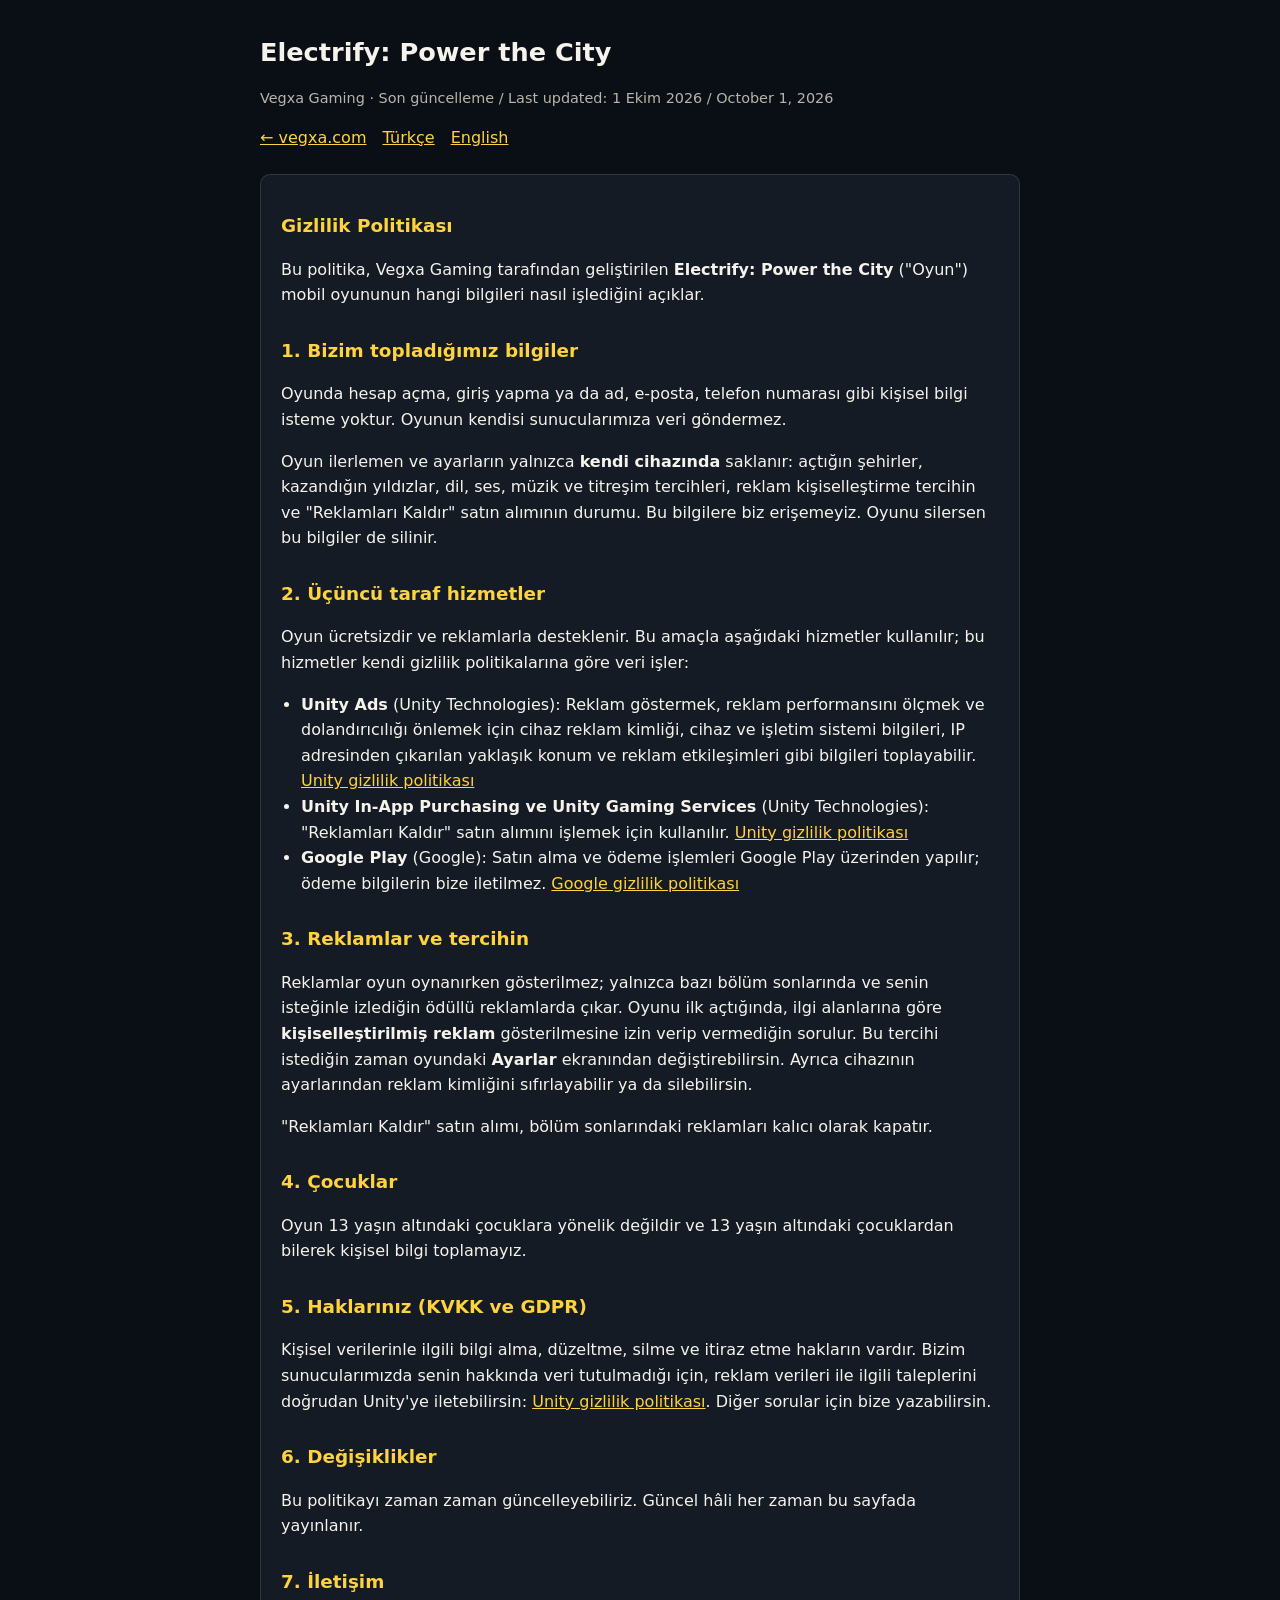
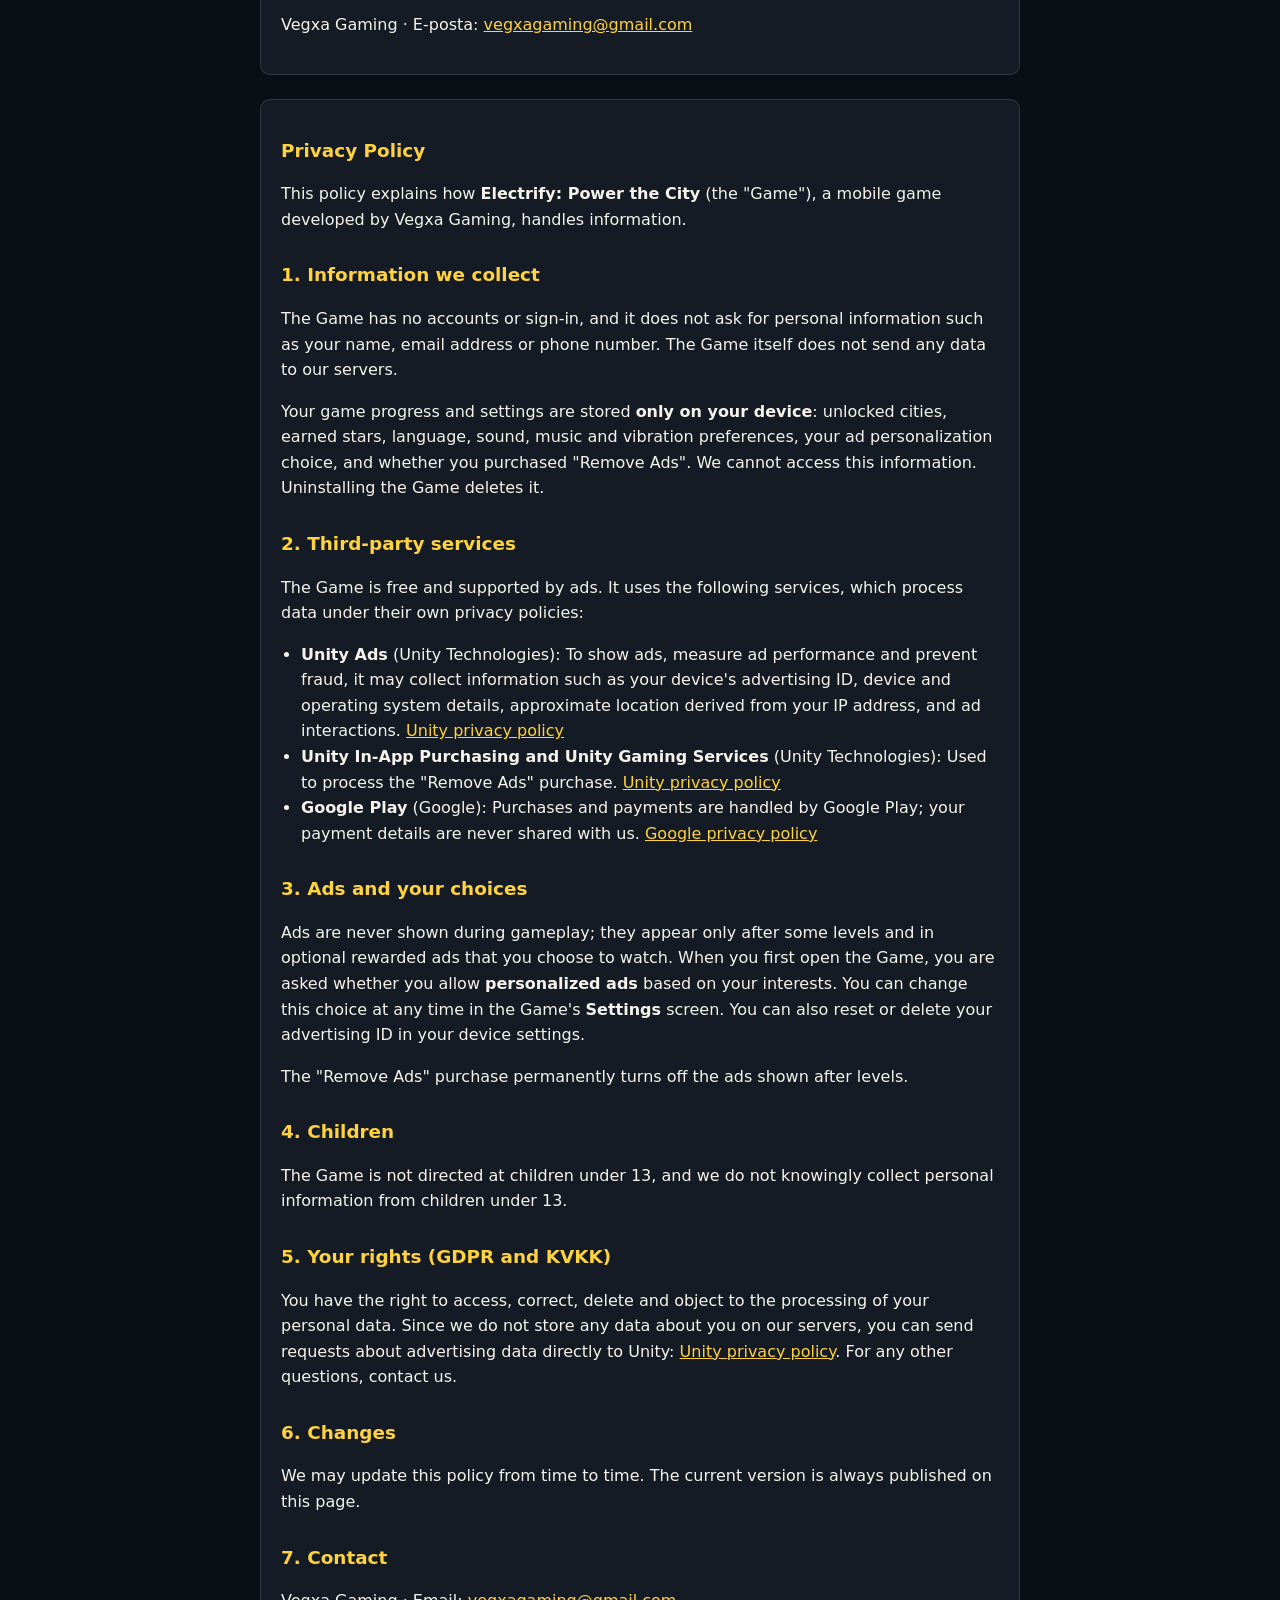
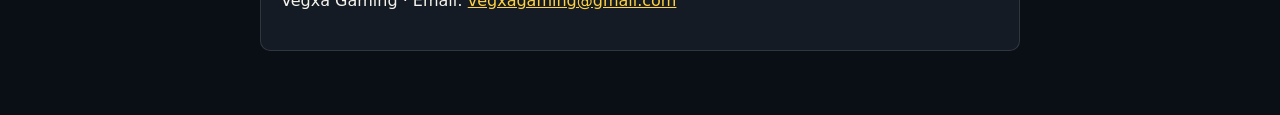
==== privacy/index.html @ 17460f46 "Vegxa Gaming sitesi: ana sayfa ve Electrify gizlilik politikası (vegxa.com)" ====
<!DOCTYPE html>
<html lang="tr">
<head>
<meta charset="utf-8">
<meta name="viewport" content="width=device-width, initial-scale=1">
<title>Electrify: Power the City - Gizlilik Politikası / Privacy Policy</title>
<style>
  :root { --bg: #0a0f15; --panel: #141b24; --text: #f6f3ec; --muted: #b9b4aa; --accent: #ffd23f; }
  body { margin: 0; background: var(--bg); color: var(--text); font: 16px/1.6 system-ui, -apple-system, "Segoe UI", Roboto, sans-serif; }
  main { max-width: 760px; margin: 0 auto; padding: 32px 16px 64px; }
  h1 { font-size: 1.6rem; margin: 0 0 4px; }
  h2 { color: var(--accent); font-size: 1.15rem; margin: 28px 0 8px; }
  section { background: var(--panel); border: 1px solid rgba(255,255,255,.12); border-radius: 10px; padding: 8px 20px 20px; margin-top: 24px; }
  .muted { color: var(--muted); font-size: .9rem; }
  a { color: var(--accent); }
  ul { padding-left: 20px; }
  nav a { margin-right: 16px; }
</style>
</head>
<body>
<main>
  <h1>Electrify: Power the City</h1>
  <p class="muted">Vegxa Gaming · Son güncelleme / Last updated: 1 Ekim 2026 / October 1, 2026</p>
  <nav><a href="/">← vegxa.com</a><a href="#tr">Türkçe</a><a href="#en">English</a></nav>

  <section id="tr" lang="tr">
    <h2>Gizlilik Politikası</h2>
    <p>Bu politika, Vegxa Gaming tarafından geliştirilen <strong>Electrify: Power the City</strong> ("Oyun") mobil oyununun hangi bilgileri nasıl işlediğini açıklar.</p>

    <h2>1. Bizim topladığımız bilgiler</h2>
    <p>Oyunda hesap açma, giriş yapma ya da ad, e-posta, telefon numarası gibi kişisel bilgi isteme yoktur. Oyunun kendisi sunucularımıza veri göndermez.</p>
    <p>Oyun ilerlemen ve ayarların yalnızca <strong>kendi cihazında</strong> saklanır: açtığın şehirler, kazandığın yıldızlar, dil, ses, müzik ve titreşim tercihleri, reklam kişiselleştirme tercihin ve "Reklamları Kaldır" satın alımının durumu. Bu bilgilere biz erişemeyiz. Oyunu silersen bu bilgiler de silinir.</p>

    <h2>2. Üçüncü taraf hizmetler</h2>
    <p>Oyun ücretsizdir ve reklamlarla desteklenir. Bu amaçla aşağıdaki hizmetler kullanılır; bu hizmetler kendi gizlilik politikalarına göre veri işler:</p>
    <ul>
      <li><strong>Unity Ads</strong> (Unity Technologies): Reklam göstermek, reklam performansını ölçmek ve dolandırıcılığı önlemek için cihaz reklam kimliği, cihaz ve işletim sistemi bilgileri, IP adresinden çıkarılan yaklaşık konum ve reklam etkileşimleri gibi bilgileri toplayabilir. <a href="https://unity.com/legal/game-player-and-app-user-privacy-policy">Unity gizlilik politikası</a></li>
      <li><strong>Unity In-App Purchasing ve Unity Gaming Services</strong> (Unity Technologies): "Reklamları Kaldır" satın alımını işlemek için kullanılır. <a href="https://unity.com/legal/privacy-policy">Unity gizlilik politikası</a></li>
      <li><strong>Google Play</strong> (Google): Satın alma ve ödeme işlemleri Google Play üzerinden yapılır; ödeme bilgilerin bize iletilmez. <a href="https://policies.google.com/privacy">Google gizlilik politikası</a></li>
    </ul>

    <h2>3. Reklamlar ve tercihin</h2>
    <p>Reklamlar oyun oynanırken gösterilmez; yalnızca bazı bölüm sonlarında ve senin isteğinle izlediğin ödüllü reklamlarda çıkar. Oyunu ilk açtığında, ilgi alanlarına göre <strong>kişiselleştirilmiş reklam</strong> gösterilmesine izin verip vermediğin sorulur. Bu tercihi istediğin zaman oyundaki <strong>Ayarlar</strong> ekranından değiştirebilirsin. Ayrıca cihazının ayarlarından reklam kimliğini sıfırlayabilir ya da silebilirsin.</p>
    <p>"Reklamları Kaldır" satın alımı, bölüm sonlarındaki reklamları kalıcı olarak kapatır.</p>

    <h2>4. Çocuklar</h2>
    <p>Oyun 13 yaşın altındaki çocuklara yönelik değildir ve 13 yaşın altındaki çocuklardan bilerek kişisel bilgi toplamayız.</p>

    <h2>5. Haklarınız (KVKK ve GDPR)</h2>
    <p>Kişisel verilerinle ilgili bilgi alma, düzeltme, silme ve itiraz etme hakların vardır. Bizim sunucularımızda senin hakkında veri tutulmadığı için, reklam verileri ile ilgili taleplerini doğrudan Unity'ye iletebilirsin: <a href="https://unity.com/legal/game-player-and-app-user-privacy-policy">Unity gizlilik politikası</a>. Diğer sorular için bize yazabilirsin.</p>

    <h2>6. Değişiklikler</h2>
    <p>Bu politikayı zaman zaman güncelleyebiliriz. Güncel hâli her zaman bu sayfada yayınlanır.</p>

    <h2>7. İletişim</h2>
    <p>Vegxa Gaming · E-posta: <a href="mailto:vegxagaming@gmail.com">vegxagaming@gmail.com</a></p>
  </section>

  <section id="en" lang="en">
    <h2>Privacy Policy</h2>
    <p>This policy explains how <strong>Electrify: Power the City</strong> (the "Game"), a mobile game developed by Vegxa Gaming, handles information.</p>

    <h2>1. Information we collect</h2>
    <p>The Game has no accounts or sign-in, and it does not ask for personal information such as your name, email address or phone number. The Game itself does not send any data to our servers.</p>
    <p>Your game progress and settings are stored <strong>only on your device</strong>: unlocked cities, earned stars, language, sound, music and vibration preferences, your ad personalization choice, and whether you purchased "Remove Ads". We cannot access this information. Uninstalling the Game deletes it.</p>

    <h2>2. Third-party services</h2>
    <p>The Game is free and supported by ads. It uses the following services, which process data under their own privacy policies:</p>
    <ul>
      <li><strong>Unity Ads</strong> (Unity Technologies): To show ads, measure ad performance and prevent fraud, it may collect information such as your device's advertising ID, device and operating system details, approximate location derived from your IP address, and ad interactions. <a href="https://unity.com/legal/game-player-and-app-user-privacy-policy">Unity privacy policy</a></li>
      <li><strong>Unity In-App Purchasing and Unity Gaming Services</strong> (Unity Technologies): Used to process the "Remove Ads" purchase. <a href="https://unity.com/legal/privacy-policy">Unity privacy policy</a></li>
      <li><strong>Google Play</strong> (Google): Purchases and payments are handled by Google Play; your payment details are never shared with us. <a href="https://policies.google.com/privacy">Google privacy policy</a></li>
    </ul>

    <h2>3. Ads and your choices</h2>
    <p>Ads are never shown during gameplay; they appear only after some levels and in optional rewarded ads that you choose to watch. When you first open the Game, you are asked whether you allow <strong>personalized ads</strong> based on your interests. You can change this choice at any time in the Game's <strong>Settings</strong> screen. You can also reset or delete your advertising ID in your device settings.</p>
    <p>The "Remove Ads" purchase permanently turns off the ads shown after levels.</p>

    <h2>4. Children</h2>
    <p>The Game is not directed at children under 13, and we do not knowingly collect personal information from children under 13.</p>

    <h2>5. Your rights (GDPR and KVKK)</h2>
    <p>You have the right to access, correct, delete and object to the processing of your personal data. Since we do not store any data about you on our servers, you can send requests about advertising data directly to Unity: <a href="https://unity.com/legal/game-player-and-app-user-privacy-policy">Unity privacy policy</a>. For any other questions, contact us.</p>

    <h2>6. Changes</h2>
    <p>We may update this policy from time to time. The current version is always published on this page.</p>

    <h2>7. Contact</h2>
    <p>Vegxa Gaming · Email: <a href="mailto:vegxagaming@gmail.com">vegxagaming@gmail.com</a></p>
  </section>
</main>
</body>
</html>
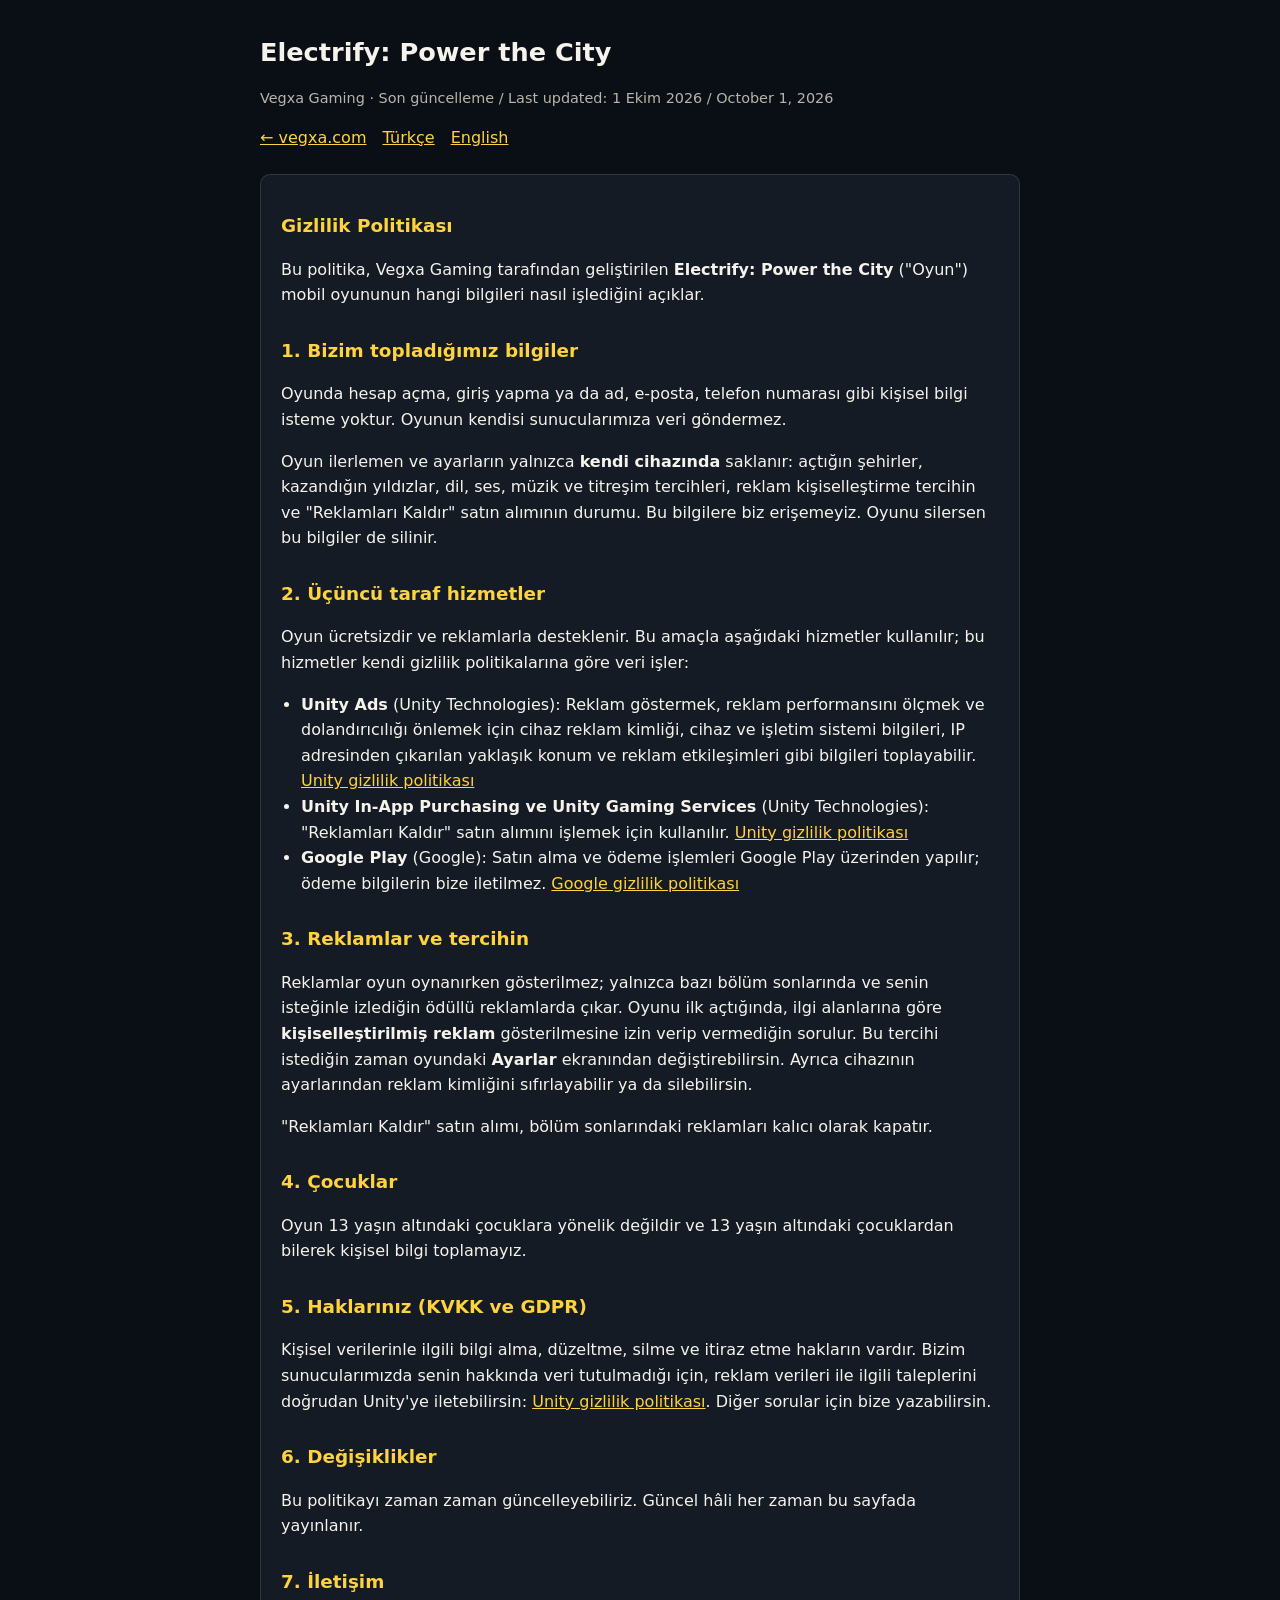
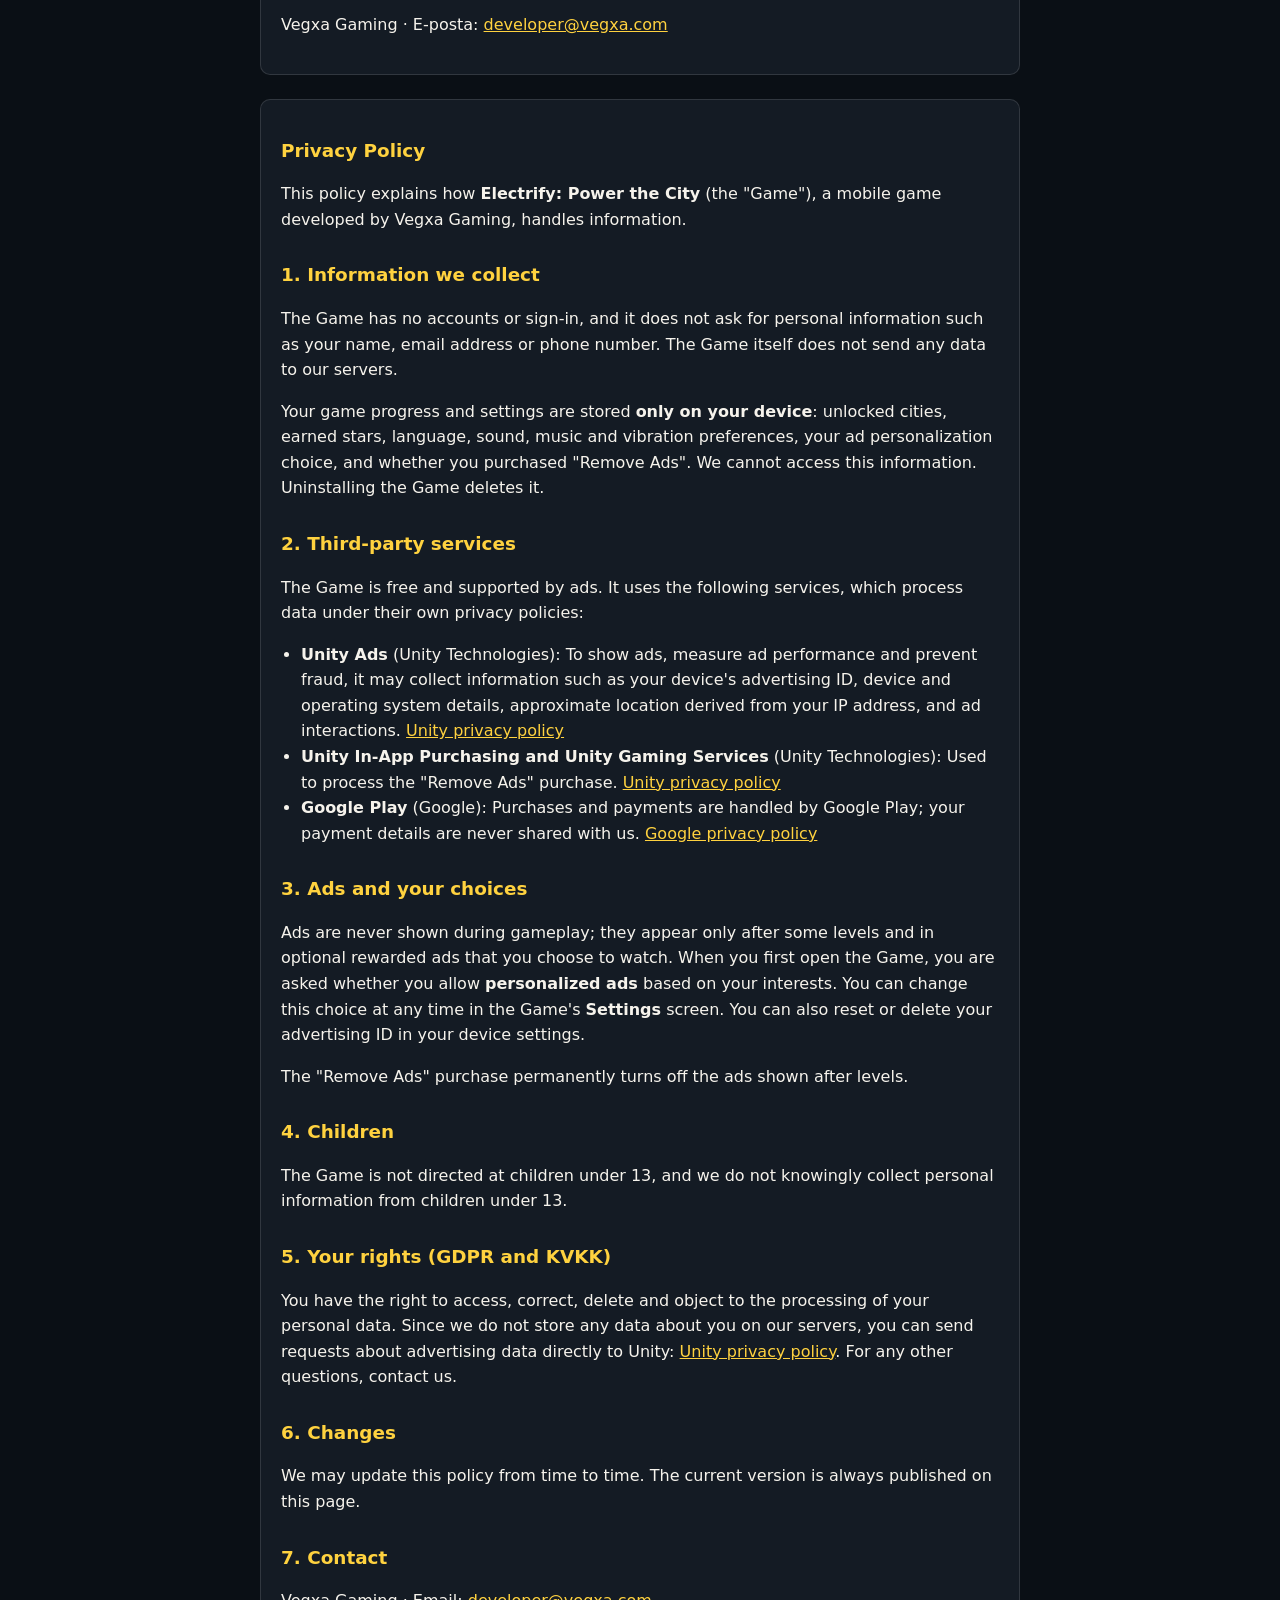
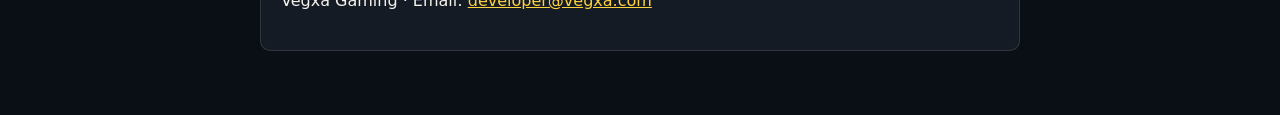
==== commit 604e3f4f: "Gizlilik politikası: iletişim e-postası developer@vegxa.com" ====
--- a/privacy/index.html
+++ b/privacy/index.html
@@ -53,7 +53,7 @@
     <p>Bu politikayı zaman zaman güncelleyebiliriz. Güncel hâli her zaman bu sayfada yayınlanır.</p>
 
     <h2>7. İletişim</h2>
-    <p>Vegxa Gaming · E-posta: <a href="mailto:vegxagaming@gmail.com">vegxagaming@gmail.com</a></p>
+    <p>Vegxa Gaming · E-posta: <a href="mailto:developer@vegxa.com">developer@vegxa.com</a></p>
   </section>
 
   <section id="en" lang="en">
@@ -86,7 +86,7 @@
     <p>We may update this policy from time to time. The current version is always published on this page.</p>
 
     <h2>7. Contact</h2>
-    <p>Vegxa Gaming · Email: <a href="mailto:vegxagaming@gmail.com">vegxagaming@gmail.com</a></p>
+    <p>Vegxa Gaming · Email: <a href="mailto:developer@vegxa.com">developer@vegxa.com</a></p>
   </section>
 </main>
 </body>
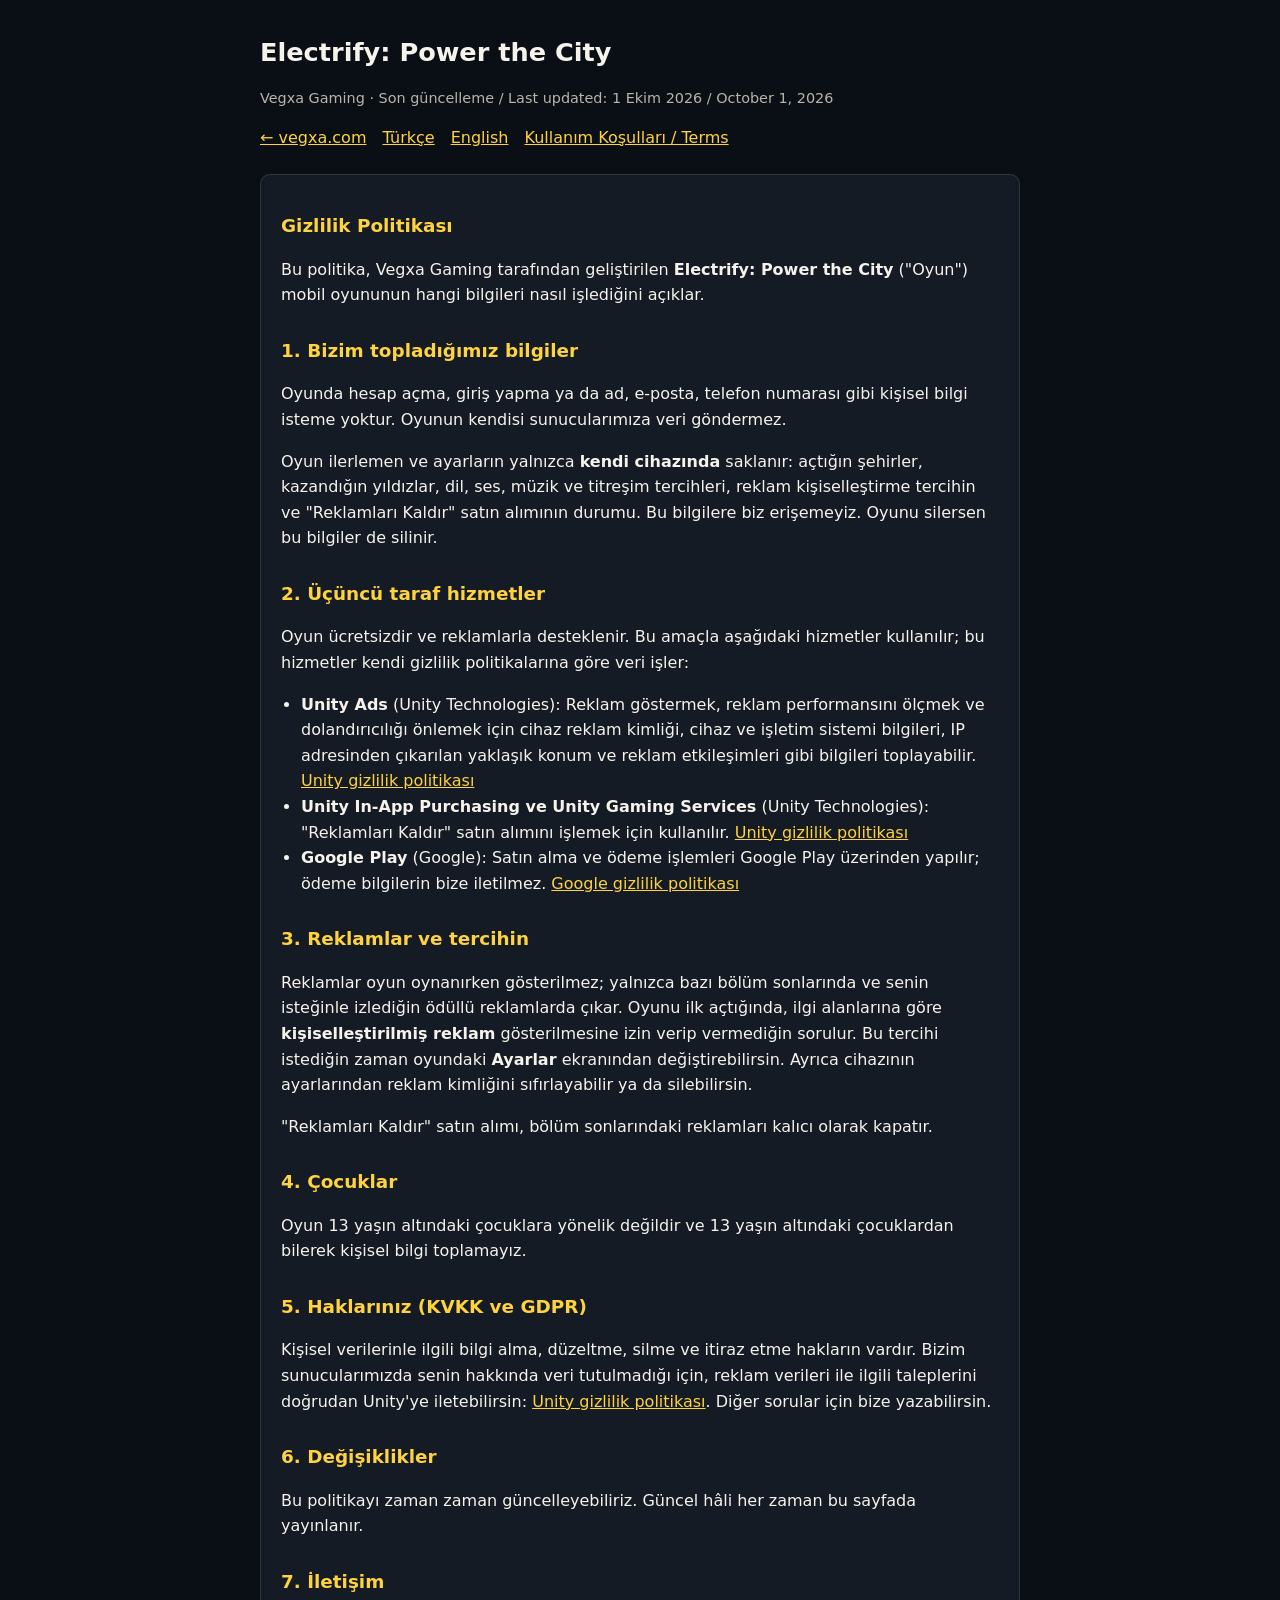
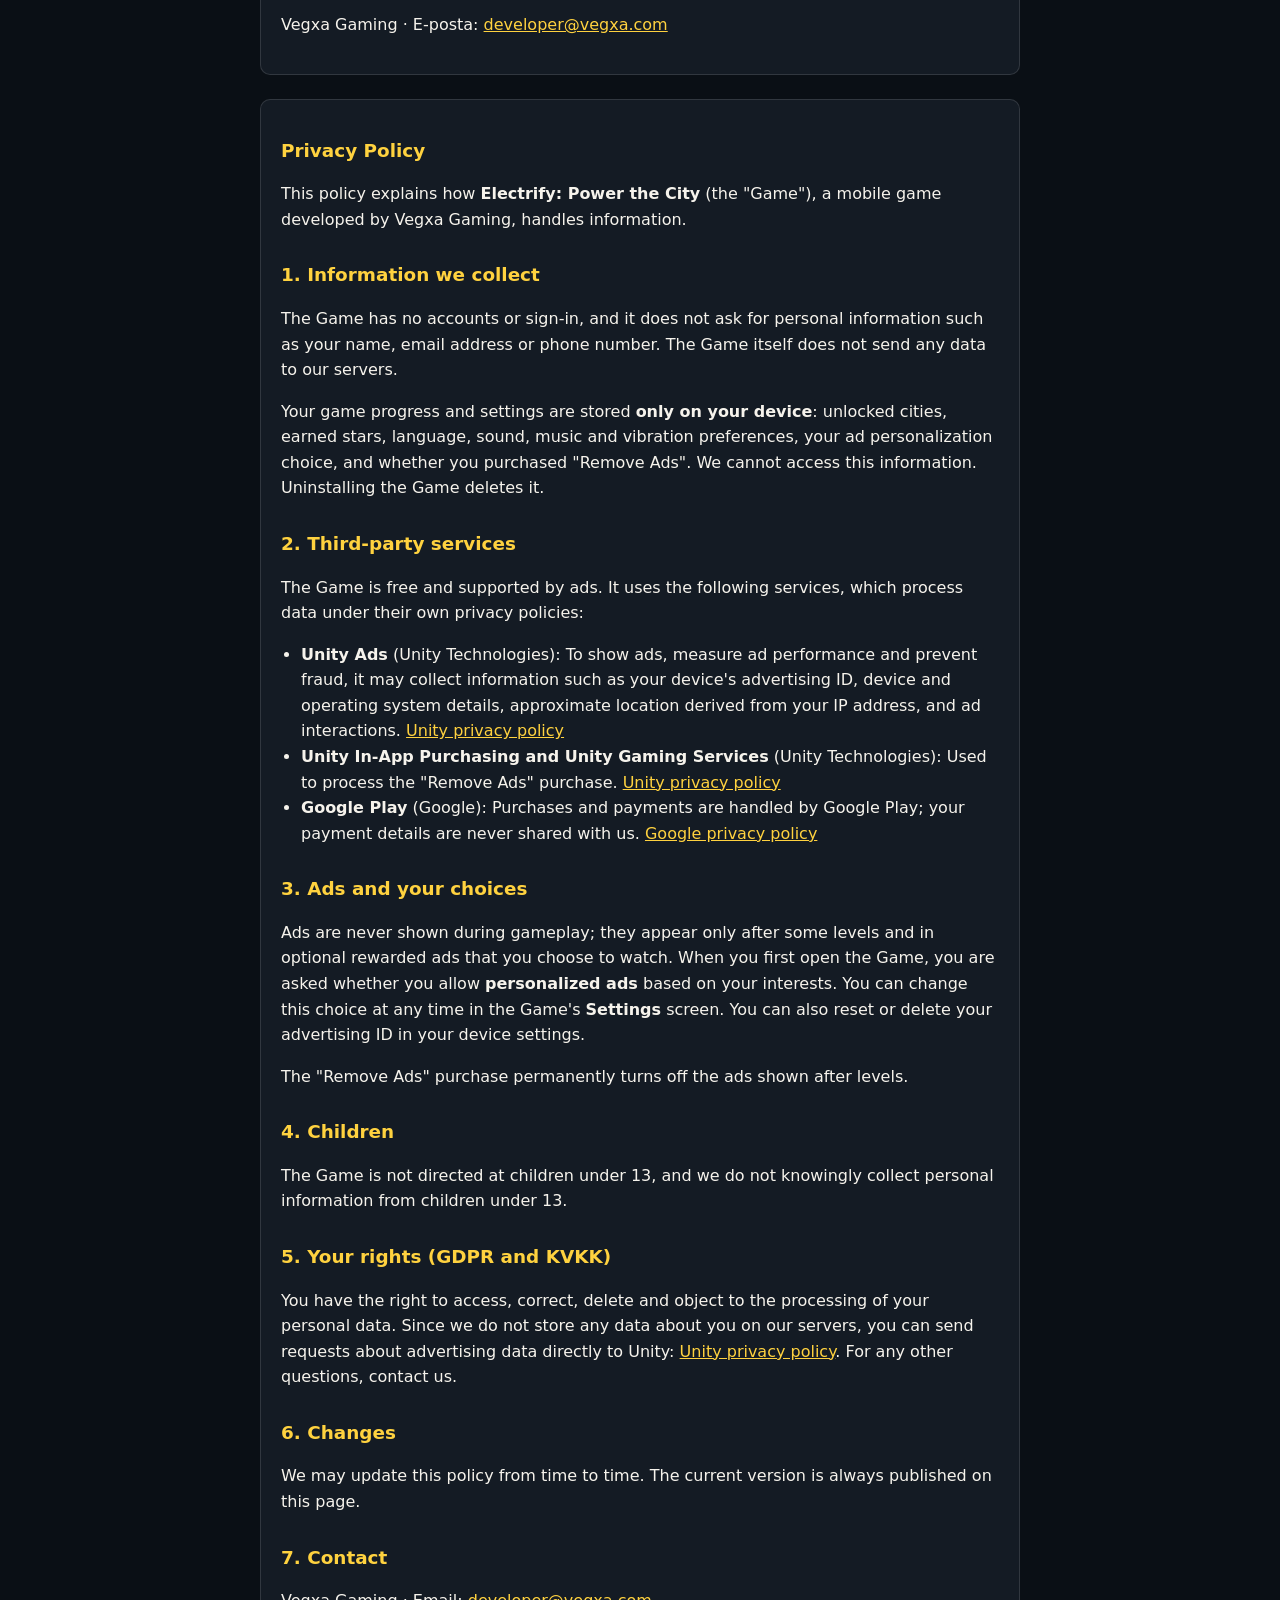
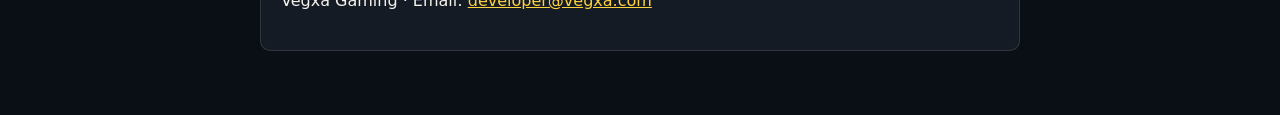
==== commit b290f98b: "Kullanım koşulları (TR + EN) ve bağlantıları" ====
--- a/privacy/index.html
+++ b/privacy/index.html
@@ -21,7 +21,7 @@
 <main>
   <h1>Electrify: Power the City</h1>
   <p class="muted">Vegxa Gaming · Son güncelleme / Last updated: 1 Ekim 2026 / October 1, 2026</p>
-  <nav><a href="/">← vegxa.com</a><a href="#tr">Türkçe</a><a href="#en">English</a></nav>
+  <nav><a href="/">← vegxa.com</a><a href="#tr">Türkçe</a><a href="#en">English</a><a href="/terms/">Kullanım Koşulları / Terms</a></nav>
 
   <section id="tr" lang="tr">
     <h2>Gizlilik Politikası</h2>
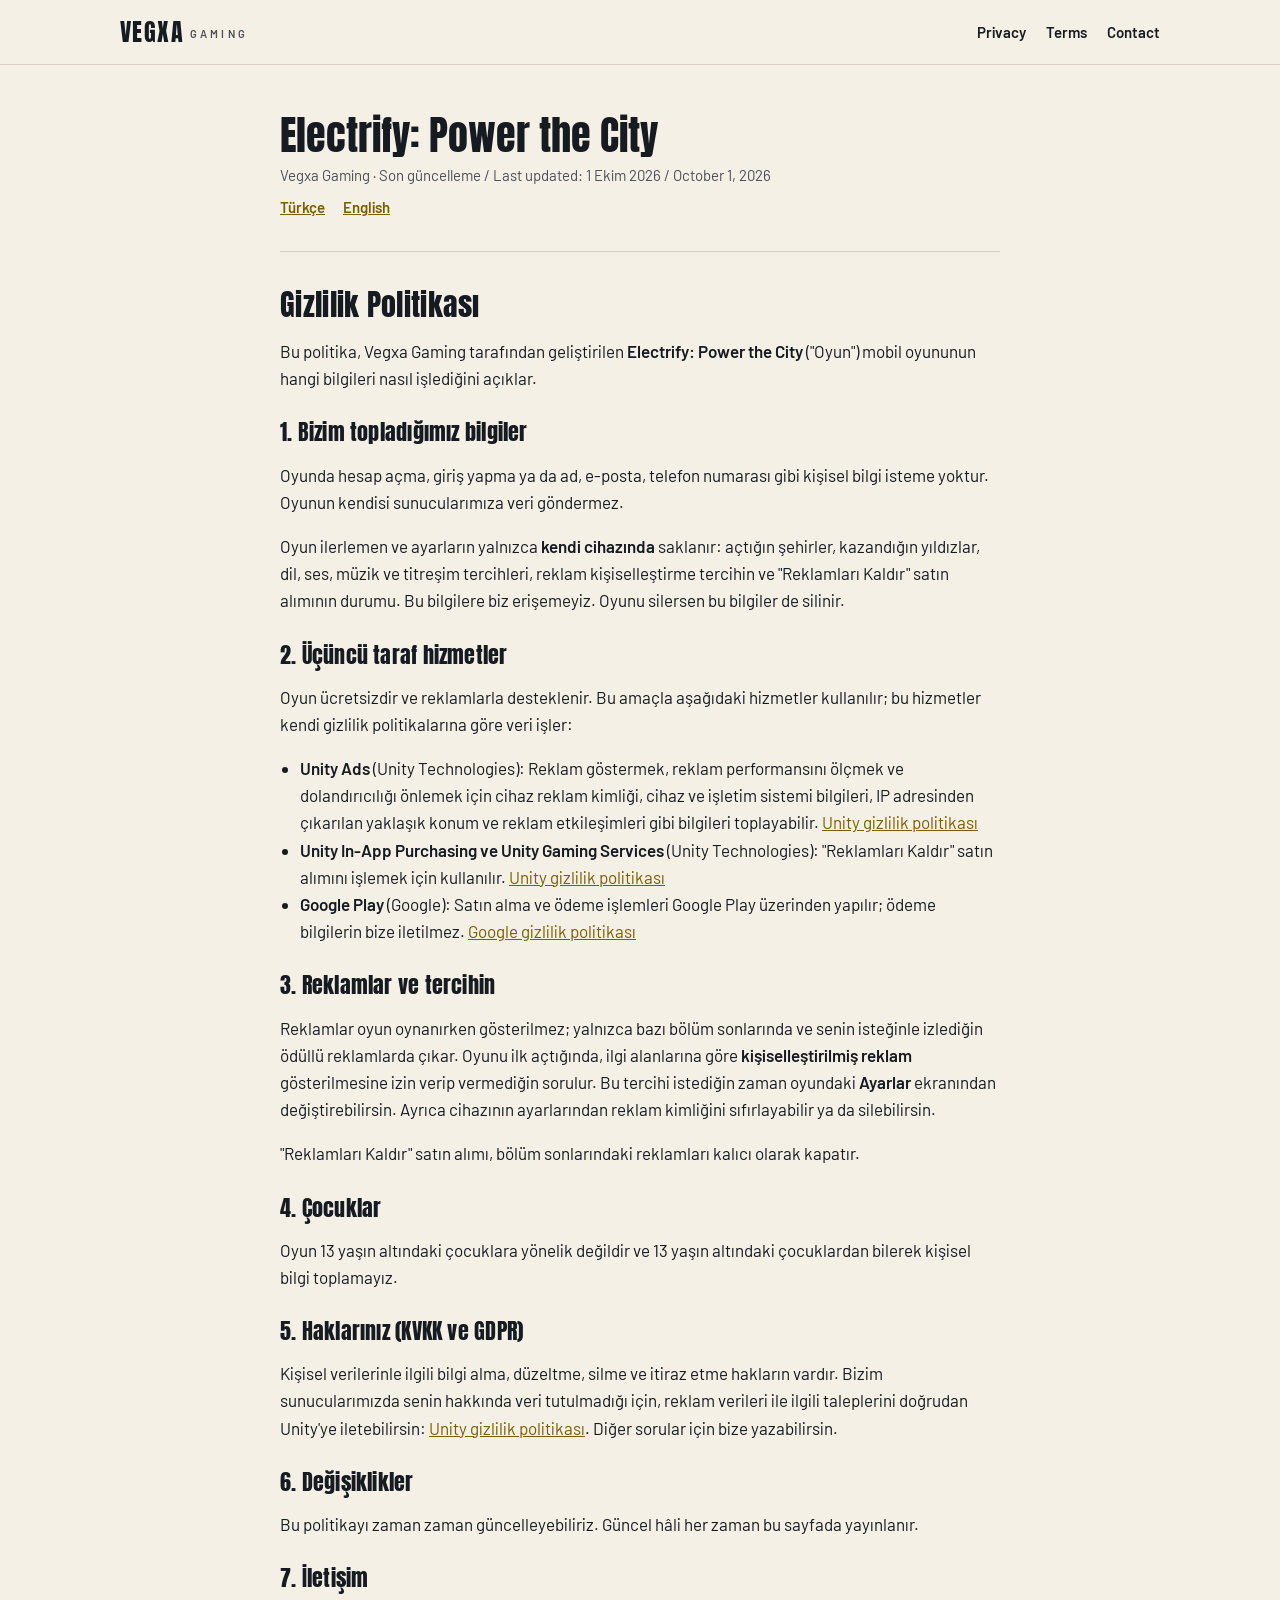
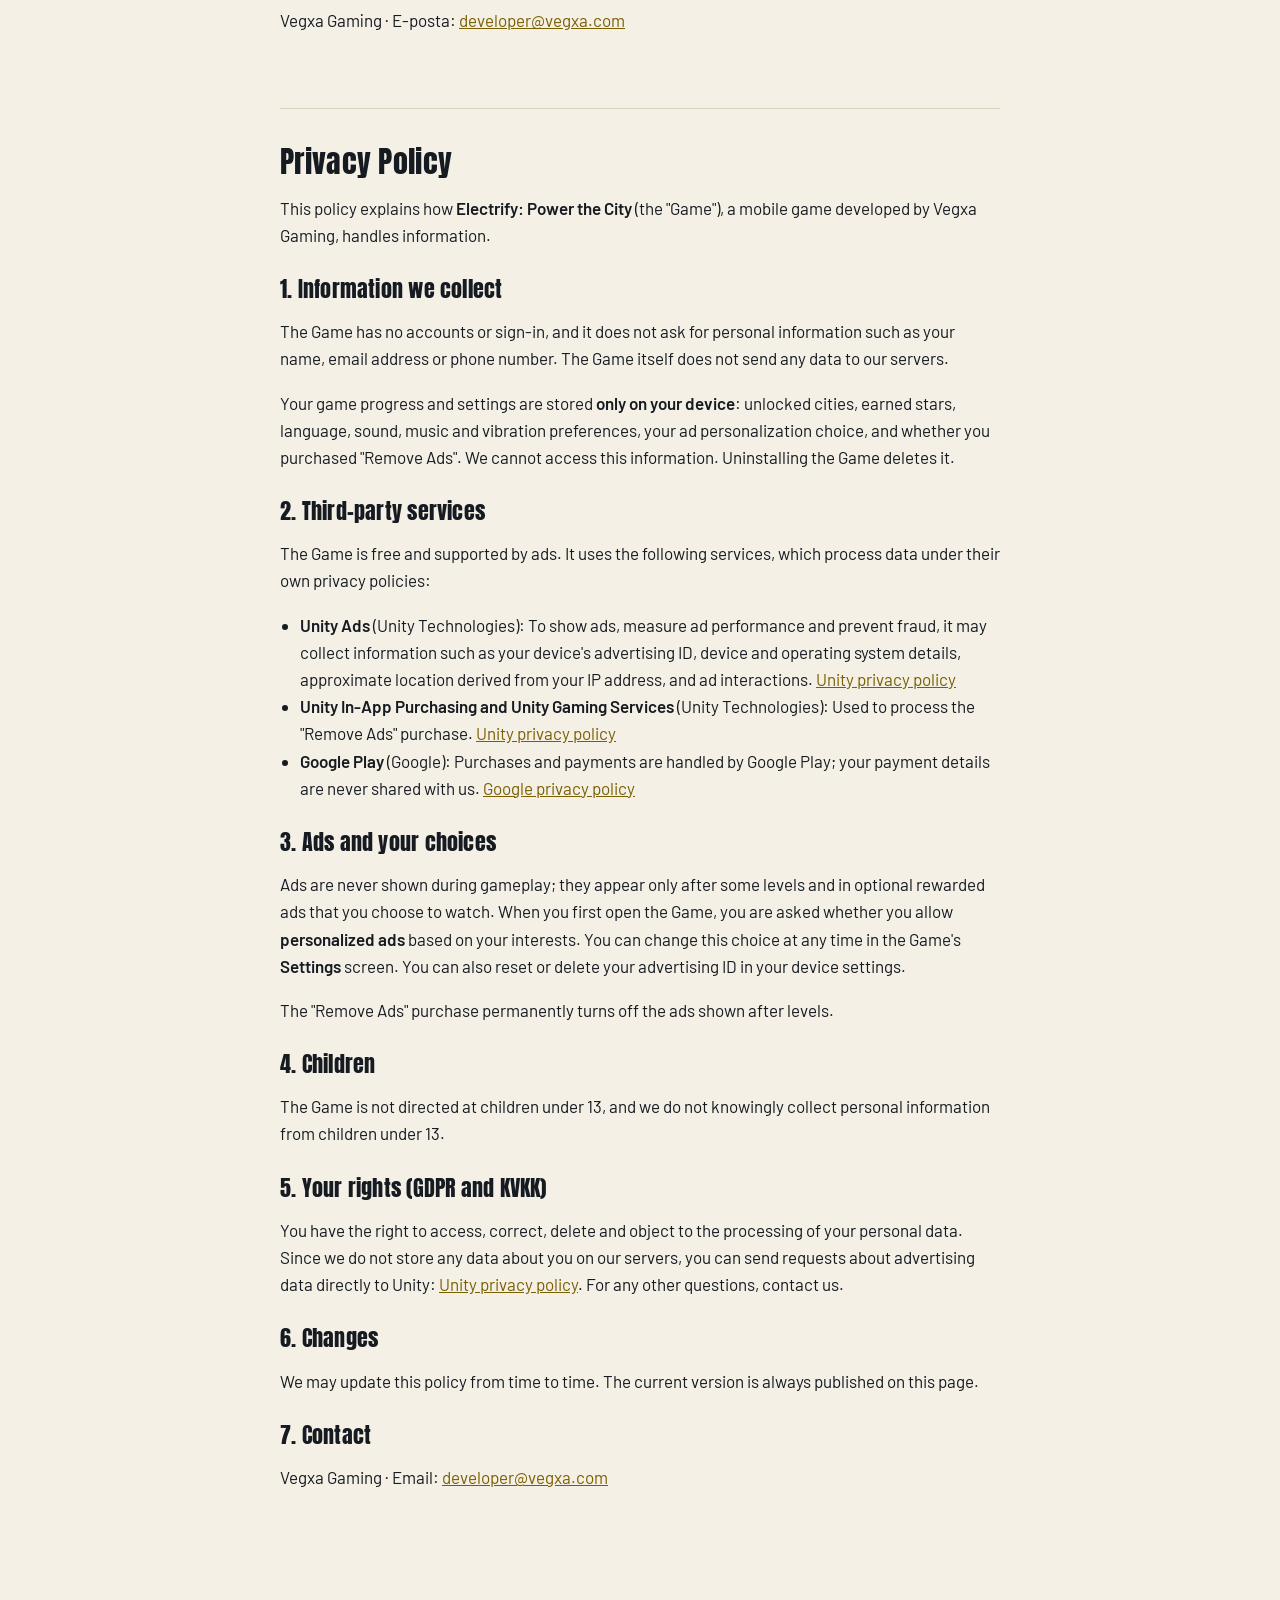
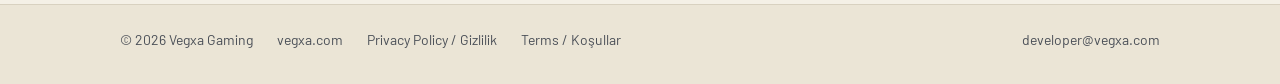
==== commit b82f3431: "Site yeniden tasarlandı: oyun görselleri, şehir listesi, EN/TR dil seçimi Co-Authored-By: Claude Opu" ====
--- a/privacy/index.html
+++ b/privacy/index.html
@@ -4,24 +4,26 @@
 <meta charset="utf-8">
 <meta name="viewport" content="width=device-width, initial-scale=1">
 <title>Electrify: Power the City - Gizlilik Politikası / Privacy Policy</title>
-<style>
-  :root { --bg: #0a0f15; --panel: #141b24; --text: #f6f3ec; --muted: #b9b4aa; --accent: #ffd23f; }
-  body { margin: 0; background: var(--bg); color: var(--text); font: 16px/1.6 system-ui, -apple-system, "Segoe UI", Roboto, sans-serif; }
-  main { max-width: 760px; margin: 0 auto; padding: 32px 16px 64px; }
-  h1 { font-size: 1.6rem; margin: 0 0 4px; }
-  h2 { color: var(--accent); font-size: 1.15rem; margin: 28px 0 8px; }
-  section { background: var(--panel); border: 1px solid rgba(255,255,255,.12); border-radius: 10px; padding: 8px 20px 20px; margin-top: 24px; }
-  .muted { color: var(--muted); font-size: .9rem; }
-  a { color: var(--accent); }
-  ul { padding-left: 20px; }
-  nav a { margin-right: 16px; }
-</style>
+<link rel="icon" href="/assets/electrify-icon.png">
+<link rel="stylesheet" href="/assets/site.css">
 </head>
 <body>
-<main>
+
+<header class="top">
+  <div class="wrap">
+    <a class="logo" href="/">VEGXA<small>GAMING</small></a>
+    <nav>
+      <a href="/privacy/">Privacy</a>
+      <a href="/terms/">Terms</a>
+      <a href="mailto:developer@vegxa.com">Contact</a>
+    </nav>
+  </div>
+</header>
+
+<main class="wrap doc">
   <h1>Electrify: Power the City</h1>
   <p class="muted">Vegxa Gaming · Son güncelleme / Last updated: 1 Ekim 2026 / October 1, 2026</p>
-  <nav><a href="/">← vegxa.com</a><a href="#tr">Türkçe</a><a href="#en">English</a><a href="/terms/">Kullanım Koşulları / Terms</a></nav>
+  <nav class="toc"><a href="#tr">Türkçe</a><a href="#en">English</a></nav>
 
   <section id="tr" lang="tr">
     <h2>Gizlilik Politikası</h2>
@@ -89,5 +91,15 @@
     <p>Vegxa Gaming · Email: <a href="mailto:developer@vegxa.com">developer@vegxa.com</a></p>
   </section>
 </main>
+
+<footer class="foot">
+  <div class="wrap">
+    <span>© 2026 Vegxa Gaming</span>
+    <a href="/">vegxa.com</a>
+    <a href="/privacy/">Privacy Policy / Gizlilik</a>
+    <a href="/terms/">Terms / Koşullar</a>
+    <a class="right" href="mailto:developer@vegxa.com">developer@vegxa.com</a>
+  </div>
+</footer>
 </body>
 </html>
--- a/assets/site.css
+++ b/assets/site.css
@@ -0,0 +1,110 @@
+@font-face { font-family: "Anton"; src: url("Anton-Regular.ttf") format("truetype"); font-display: swap; }
+@font-face { font-family: "Barlow"; src: url("Barlow-Regular.ttf") format("truetype"); font-weight: 400; font-display: swap; }
+@font-face { font-family: "Barlow"; src: url("Barlow-SemiBold.ttf") format("truetype"); font-weight: 600; font-display: swap; }
+
+:root {
+  --paper: #f4f0e6;
+  --paper-2: #ebe5d6;
+  --ink: #161b22;
+  --ink-2: #4a4f57;
+  --line: #d8d1c0;
+  --night: #121821;
+  --night-2: #1b2330;
+  --yellow: #ffd23f;
+  --water: #84bce0;
+}
+
+* { box-sizing: border-box; }
+html { -webkit-text-size-adjust: 100%; }
+body {
+  margin: 0;
+  background: var(--paper);
+  color: var(--ink);
+  font: 17px/1.6 "Barlow", system-ui, -apple-system, "Segoe UI", sans-serif;
+}
+img { max-width: 100%; height: auto; display: block; }
+a { color: inherit; }
+
+.wrap { max-width: 1080px; margin: 0 auto; padding: 0 20px; }
+
+/* Dil: <html data-lang="en|tr">, metinler lang="en" / lang="tr" ile işaretli */
+html[data-lang="en"] [lang="tr"]:not(html),
+html[data-lang="tr"] [lang="en"]:not(html) { display: none !important; }
+
+/* Üst şerit */
+.top { border-bottom: 1px solid var(--line); }
+.top .wrap { display: flex; align-items: center; gap: 24px; height: 64px; }
+.logo { font-family: "Anton", Impact, sans-serif; font-size: 24px; letter-spacing: .06em; text-decoration: none; line-height: 1; }
+.logo small { font-family: "Barlow", sans-serif; font-weight: 600; font-size: 11px; letter-spacing: .28em; margin-left: 6px; color: var(--ink-2); vertical-align: 4px; }
+.top nav { margin-left: auto; display: flex; align-items: center; gap: 20px; font-weight: 600; font-size: 15px; }
+.top nav a { text-decoration: none; }
+.top nav a:hover { text-decoration: underline; text-underline-offset: 4px; }
+.langs { display: flex; border: 1px solid var(--ink); border-radius: 6px; overflow: hidden; }
+.langs button { font: inherit; font-size: 13px; padding: 3px 9px; border: 0; background: transparent; color: var(--ink); cursor: pointer; }
+html[data-lang="en"] .langs [data-set="en"],
+html[data-lang="tr"] .langs [data-set="tr"] { background: var(--ink); color: var(--paper); }
+
+/* Oyun tanıtımı */
+.game { background: var(--night); color: #f1ede3; }
+.game .wrap { display: grid; grid-template-columns: 5fr 7fr; gap: 48px; align-items: center; padding-top: 64px; padding-bottom: 64px; }
+.kicker { font-weight: 600; font-size: 13px; letter-spacing: .18em; text-transform: uppercase; color: var(--yellow); margin: 0 0 14px; }
+.game h1 { font-family: "Anton", Impact, sans-serif; font-weight: 400; font-size: clamp(40px, 6vw, 64px); line-height: 1.02; margin: 0 0 18px; letter-spacing: .01em; }
+.game h1 span { display: block; color: var(--yellow); }
+.game p { color: #c9c4b8; margin: 0 0 22px; max-width: 34em; }
+.facts { list-style: none; padding: 0; margin: 0 0 28px; display: flex; flex-wrap: wrap; gap: 8px; }
+.facts li { font-size: 14px; font-weight: 600; padding: 4px 10px; border: 1px solid #3a4352; border-radius: 4px; color: #e4dfd3; }
+.store { display: inline-flex; align-items: center; gap: 12px; padding: 10px 18px 10px 12px; border-radius: 8px; background: #000; color: #fff; text-decoration: none; border: 1px solid #555; }
+.store img { width: 36px; height: 36px; border-radius: 8px; }
+.store b { display: block; font-size: 17px; line-height: 1.1; }
+.store i { display: block; font-style: normal; font-size: 12px; color: #aaa; }
+
+.device { background: #0b0f15; border-radius: 22px; padding: 10px; box-shadow: 0 30px 60px -20px rgba(0,0,0,.6); }
+.device img { border-radius: 14px; width: 100%; }
+
+/* Bölümler */
+section.block { padding: 72px 0; }
+section.block + section.block { border-top: 1px solid var(--line); }
+h2 { font-family: "Anton", Impact, sans-serif; font-weight: 400; font-size: 34px; line-height: 1.1; margin: 0 0 28px; letter-spacing: .01em; }
+
+.steps { display: grid; grid-template-columns: repeat(3, 1fr); gap: 36px; counter-reset: s; }
+.steps div { border-top: 3px solid var(--ink); padding-top: 14px; }
+.steps h3 { margin: 0 0 6px; font-size: 19px; }
+.steps h3::before { counter-increment: s; content: "0" counter(s) "  "; color: #b39200; font-variant-numeric: tabular-nums; }
+.steps p { margin: 0; color: var(--ink-2); }
+
+.wide { margin-top: 48px; border-radius: 10px; overflow: hidden; border: 1px solid var(--line); }
+.caption { font-size: 14px; color: var(--ink-2); margin-top: 10px; }
+
+.cities { columns: 4 160px; column-gap: 24px; padding: 0; margin: 0; list-style: none; font-weight: 600; }
+.cities li { padding: 5px 0; border-bottom: 1px solid var(--line); break-inside: avoid; display: flex; gap: 10px; }
+.cities li span { color: #a19a8a; font-variant-numeric: tabular-nums; width: 1.6em; }
+
+.studio { display: grid; grid-template-columns: 1fr 1fr; gap: 48px; }
+.studio p { margin: 0 0 14px; color: var(--ink-2); }
+.mail { font-weight: 600; font-size: 20px; }
+
+/* Alt bilgi */
+footer.foot { background: var(--paper-2); border-top: 1px solid var(--line); font-size: 14px; color: var(--ink-2); }
+footer.foot .wrap { display: flex; flex-wrap: wrap; gap: 8px 24px; padding-top: 24px; padding-bottom: 32px; }
+footer.foot a { text-decoration: none; }
+footer.foot a:hover { text-decoration: underline; }
+footer.foot .right { margin-left: auto; }
+
+/* Yasal metin sayfaları */
+.doc { max-width: 760px; padding-top: 48px; padding-bottom: 72px; }
+.doc h1 { font-family: "Anton", Impact, sans-serif; font-weight: 400; font-size: 40px; line-height: 1.1; margin: 0 0 6px; }
+.doc .muted { color: var(--ink-2); font-size: 15px; margin: 0 0 8px; }
+.doc .toc { display: flex; flex-wrap: wrap; gap: 6px 18px; font-weight: 600; font-size: 15px; margin-bottom: 8px; }
+.doc section { padding: 8px 0 24px; border-top: 1px solid var(--line); margin-top: 32px; }
+.doc h2 { font-size: 22px; margin: 28px 0 8px; }
+.doc section > h2:first-child { font-size: 30px; }
+.doc a { color: #7a5f00; }
+.doc ul { padding-left: 20px; }
+
+@media (max-width: 820px) {
+  .game .wrap { grid-template-columns: 1fr; gap: 36px; padding-top: 44px; padding-bottom: 48px; }
+  .steps, .studio { grid-template-columns: 1fr; gap: 28px; }
+  section.block { padding: 52px 0; }
+  .top nav .hide-s { display: none; }
+  footer.foot .right { margin-left: 0; }
+}
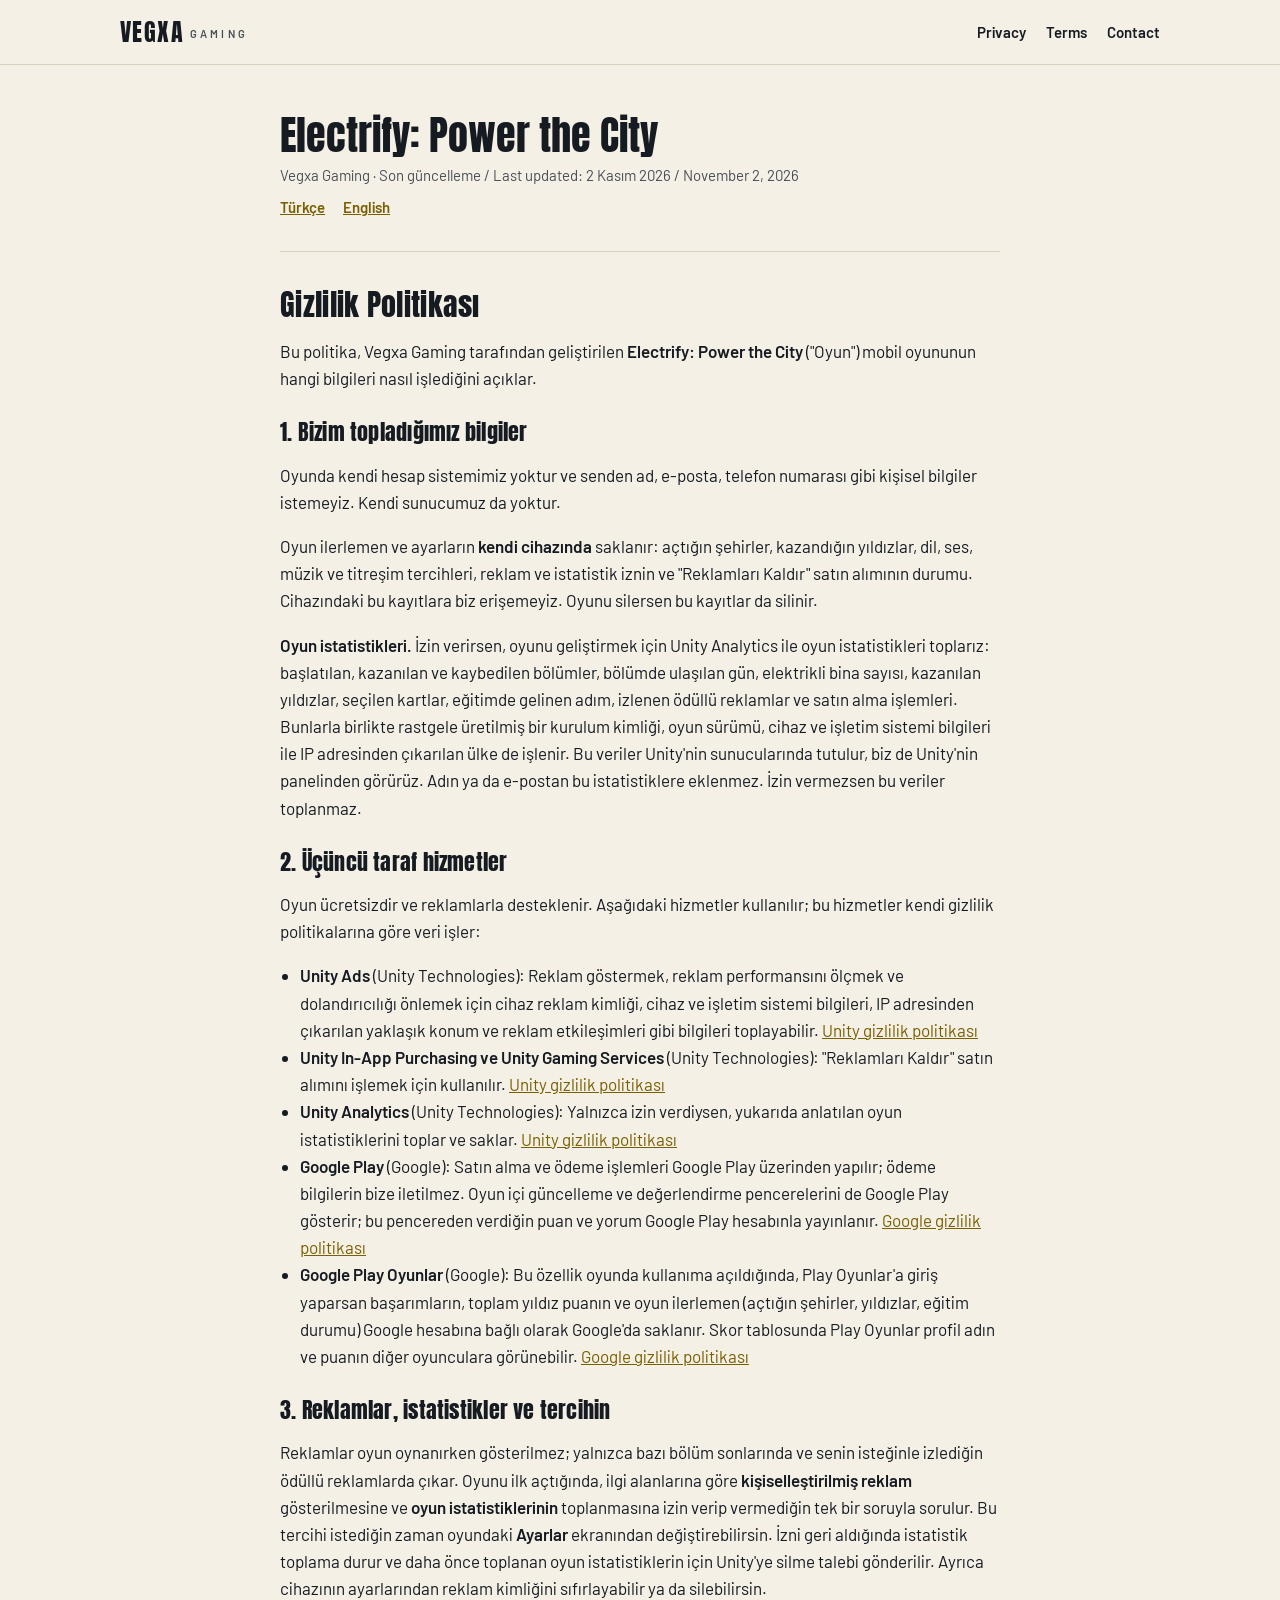
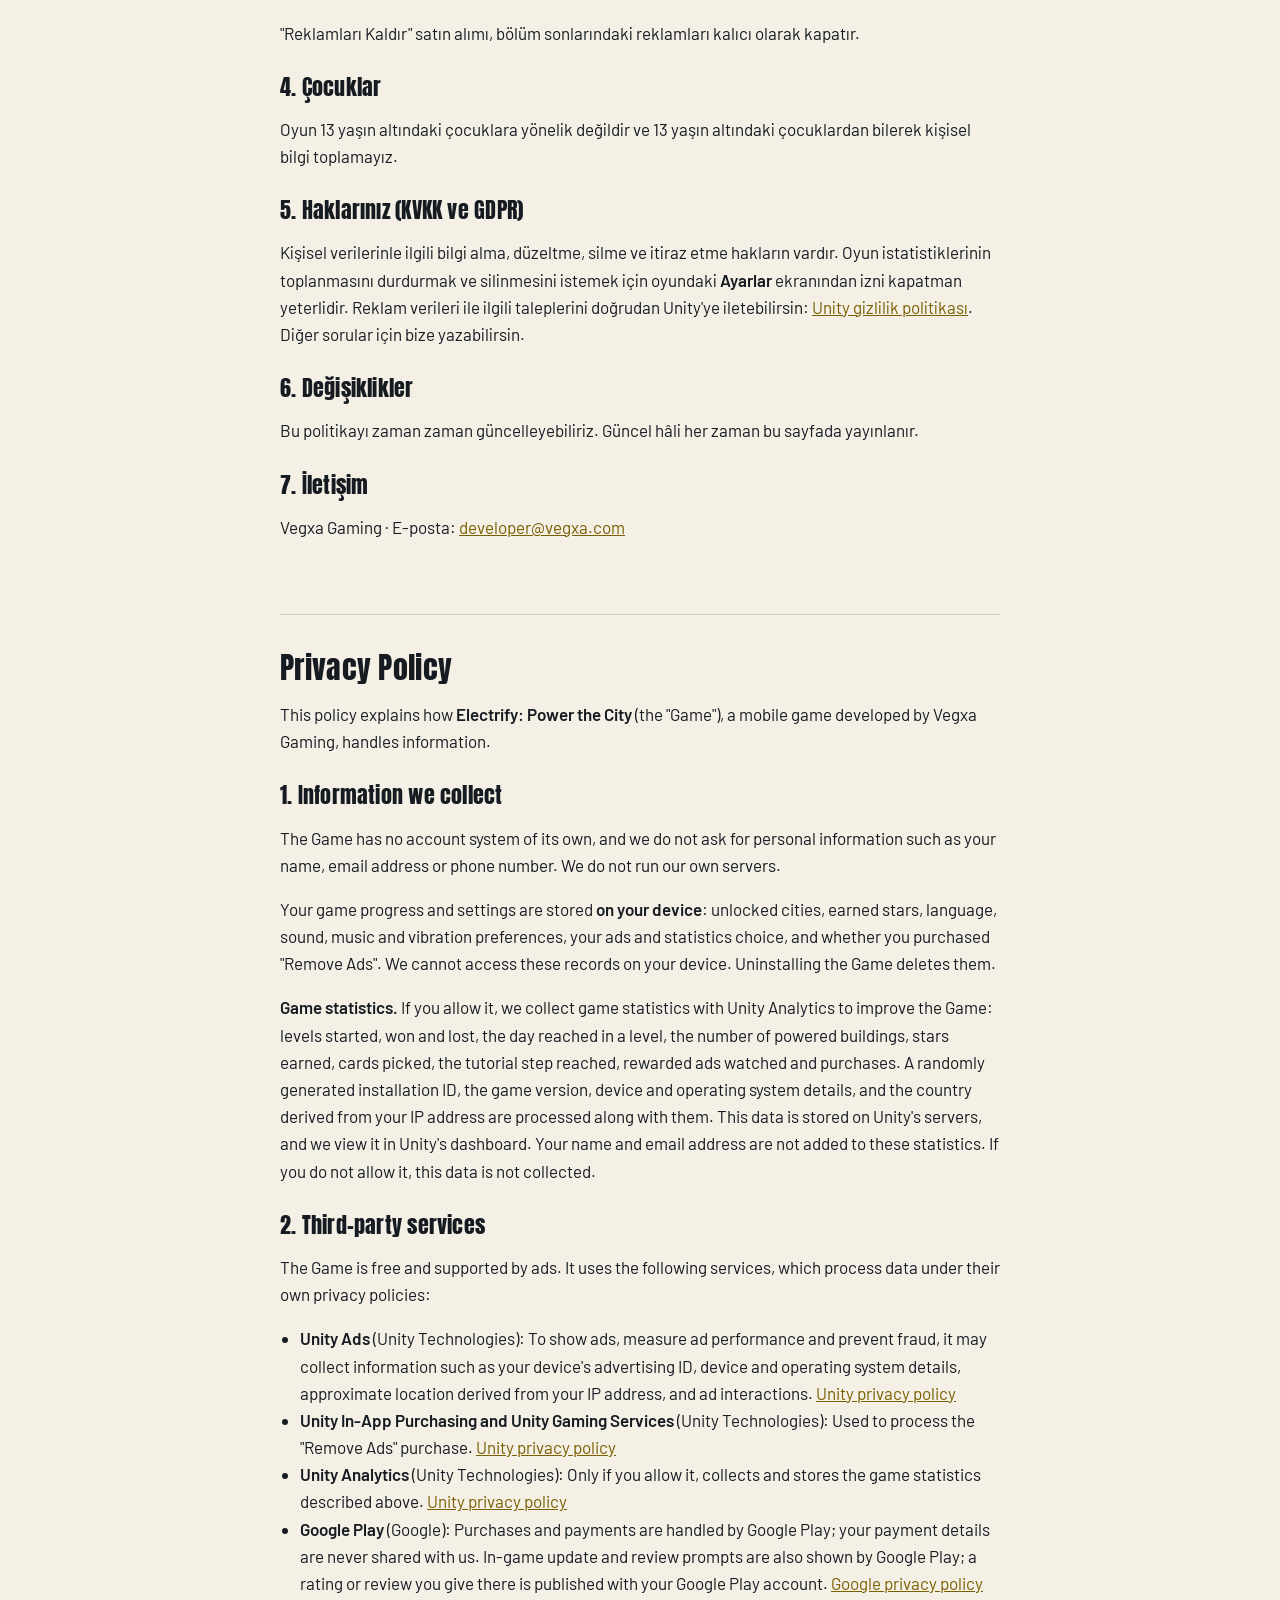
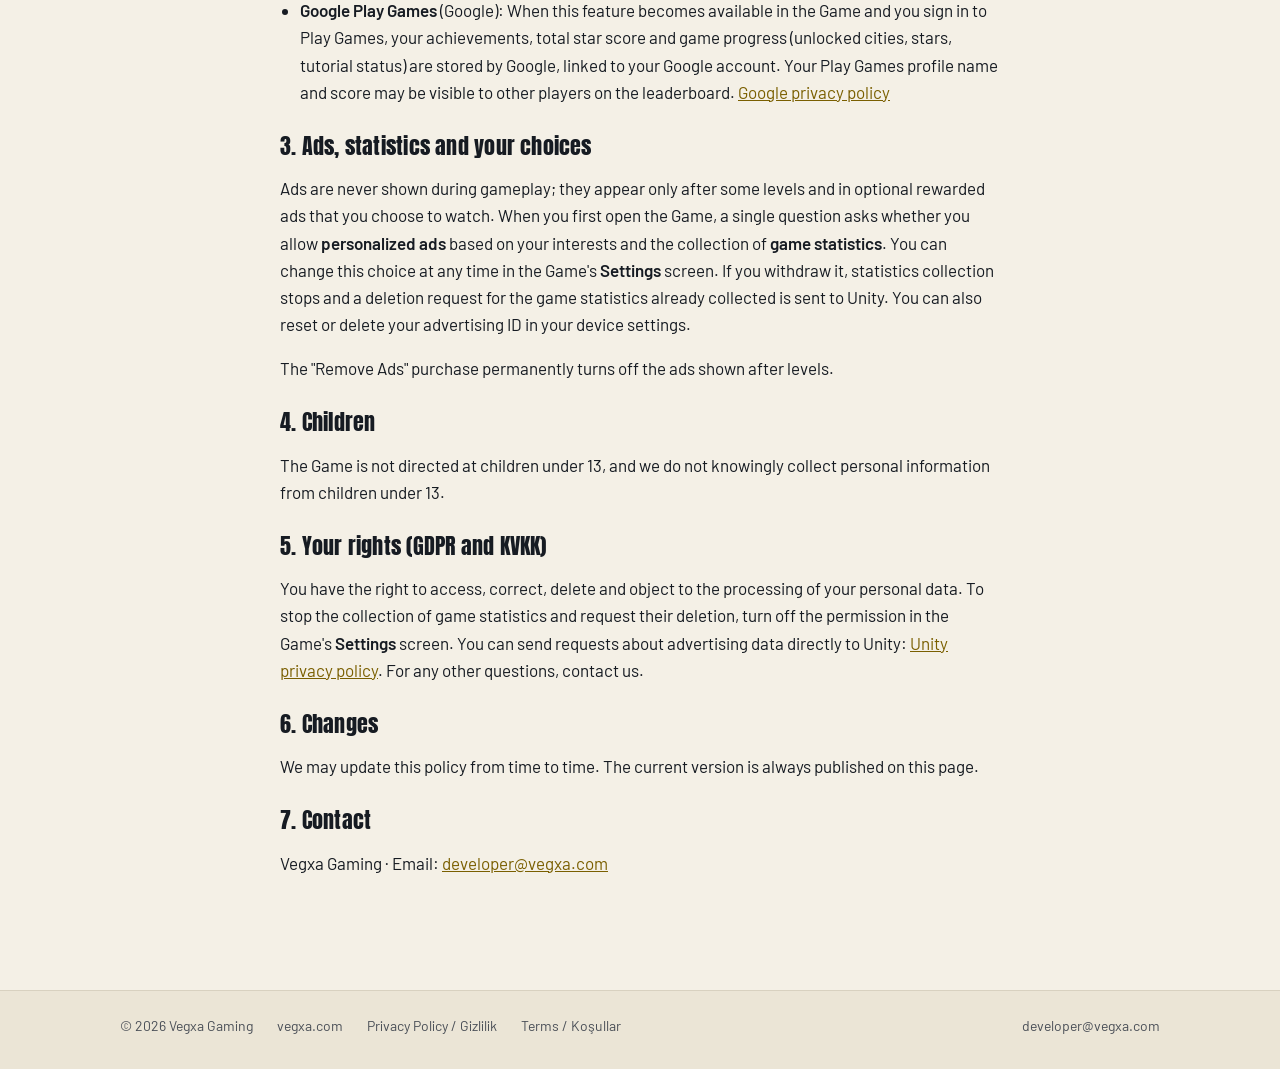
==== commit de49c962: "Gizlilik politikası: Unity Analytics, silme talebi, Google Play Oyunlar Co-Authored-By: Claude Opus " ====
--- a/privacy/index.html
+++ b/privacy/index.html
@@ -22,7 +22,7 @@
 
 <main class="wrap doc">
   <h1>Electrify: Power the City</h1>
-  <p class="muted">Vegxa Gaming · Son güncelleme / Last updated: 1 Ekim 2026 / October 1, 2026</p>
+  <p class="muted">Vegxa Gaming · Son güncelleme / Last updated: 2 Kasım 2026 / November 2, 2026</p>
   <nav class="toc"><a href="#tr">Türkçe</a><a href="#en">English</a></nav>
 
   <section id="tr" lang="tr">
@@ -30,26 +30,29 @@
     <p>Bu politika, Vegxa Gaming tarafından geliştirilen <strong>Electrify: Power the City</strong> ("Oyun") mobil oyununun hangi bilgileri nasıl işlediğini açıklar.</p>
 
     <h2>1. Bizim topladığımız bilgiler</h2>
-    <p>Oyunda hesap açma, giriş yapma ya da ad, e-posta, telefon numarası gibi kişisel bilgi isteme yoktur. Oyunun kendisi sunucularımıza veri göndermez.</p>
-    <p>Oyun ilerlemen ve ayarların yalnızca <strong>kendi cihazında</strong> saklanır: açtığın şehirler, kazandığın yıldızlar, dil, ses, müzik ve titreşim tercihleri, reklam kişiselleştirme tercihin ve "Reklamları Kaldır" satın alımının durumu. Bu bilgilere biz erişemeyiz. Oyunu silersen bu bilgiler de silinir.</p>
+    <p>Oyunda kendi hesap sistemimiz yoktur ve senden ad, e-posta, telefon numarası gibi kişisel bilgiler istemeyiz. Kendi sunucumuz da yoktur.</p>
+    <p>Oyun ilerlemen ve ayarların <strong>kendi cihazında</strong> saklanır: açtığın şehirler, kazandığın yıldızlar, dil, ses, müzik ve titreşim tercihleri, reklam ve istatistik iznin ve "Reklamları Kaldır" satın alımının durumu. Cihazındaki bu kayıtlara biz erişemeyiz. Oyunu silersen bu kayıtlar da silinir.</p>
+    <p><strong>Oyun istatistikleri.</strong> İzin verirsen, oyunu geliştirmek için Unity Analytics ile oyun istatistikleri toplarız: başlatılan, kazanılan ve kaybedilen bölümler, bölümde ulaşılan gün, elektrikli bina sayısı, kazanılan yıldızlar, seçilen kartlar, eğitimde gelinen adım, izlenen ödüllü reklamlar ve satın alma işlemleri. Bunlarla birlikte rastgele üretilmiş bir kurulum kimliği, oyun sürümü, cihaz ve işletim sistemi bilgileri ile IP adresinden çıkarılan ülke de işlenir. Bu veriler Unity'nin sunucularında tutulur, biz de Unity'nin panelinden görürüz. Adın ya da e-postan bu istatistiklere eklenmez. İzin vermezsen bu veriler toplanmaz.</p>
 
     <h2>2. Üçüncü taraf hizmetler</h2>
-    <p>Oyun ücretsizdir ve reklamlarla desteklenir. Bu amaçla aşağıdaki hizmetler kullanılır; bu hizmetler kendi gizlilik politikalarına göre veri işler:</p>
+    <p>Oyun ücretsizdir ve reklamlarla desteklenir. Aşağıdaki hizmetler kullanılır; bu hizmetler kendi gizlilik politikalarına göre veri işler:</p>
     <ul>
       <li><strong>Unity Ads</strong> (Unity Technologies): Reklam göstermek, reklam performansını ölçmek ve dolandırıcılığı önlemek için cihaz reklam kimliği, cihaz ve işletim sistemi bilgileri, IP adresinden çıkarılan yaklaşık konum ve reklam etkileşimleri gibi bilgileri toplayabilir. <a href="https://unity.com/legal/game-player-and-app-user-privacy-policy">Unity gizlilik politikası</a></li>
       <li><strong>Unity In-App Purchasing ve Unity Gaming Services</strong> (Unity Technologies): "Reklamları Kaldır" satın alımını işlemek için kullanılır. <a href="https://unity.com/legal/privacy-policy">Unity gizlilik politikası</a></li>
-      <li><strong>Google Play</strong> (Google): Satın alma ve ödeme işlemleri Google Play üzerinden yapılır; ödeme bilgilerin bize iletilmez. <a href="https://policies.google.com/privacy">Google gizlilik politikası</a></li>
+      <li><strong>Unity Analytics</strong> (Unity Technologies): Yalnızca izin verdiysen, yukarıda anlatılan oyun istatistiklerini toplar ve saklar. <a href="https://unity.com/legal/privacy-policy">Unity gizlilik politikası</a></li>
+      <li><strong>Google Play</strong> (Google): Satın alma ve ödeme işlemleri Google Play üzerinden yapılır; ödeme bilgilerin bize iletilmez. Oyun içi güncelleme ve değerlendirme pencerelerini de Google Play gösterir; bu pencereden verdiğin puan ve yorum Google Play hesabınla yayınlanır. <a href="https://policies.google.com/privacy">Google gizlilik politikası</a></li>
+      <li><strong>Google Play Oyunlar</strong> (Google): Bu özellik oyunda kullanıma açıldığında, Play Oyunlar'a giriş yaparsan başarımların, toplam yıldız puanın ve oyun ilerlemen (açtığın şehirler, yıldızlar, eğitim durumu) Google hesabına bağlı olarak Google'da saklanır. Skor tablosunda Play Oyunlar profil adın ve puanın diğer oyunculara görünebilir. <a href="https://policies.google.com/privacy">Google gizlilik politikası</a></li>
     </ul>
 
-    <h2>3. Reklamlar ve tercihin</h2>
-    <p>Reklamlar oyun oynanırken gösterilmez; yalnızca bazı bölüm sonlarında ve senin isteğinle izlediğin ödüllü reklamlarda çıkar. Oyunu ilk açtığında, ilgi alanlarına göre <strong>kişiselleştirilmiş reklam</strong> gösterilmesine izin verip vermediğin sorulur. Bu tercihi istediğin zaman oyundaki <strong>Ayarlar</strong> ekranından değiştirebilirsin. Ayrıca cihazının ayarlarından reklam kimliğini sıfırlayabilir ya da silebilirsin.</p>
+    <h2>3. Reklamlar, istatistikler ve tercihin</h2>
+    <p>Reklamlar oyun oynanırken gösterilmez; yalnızca bazı bölüm sonlarında ve senin isteğinle izlediğin ödüllü reklamlarda çıkar. Oyunu ilk açtığında, ilgi alanlarına göre <strong>kişiselleştirilmiş reklam</strong> gösterilmesine ve <strong>oyun istatistiklerinin</strong> toplanmasına izin verip vermediğin tek bir soruyla sorulur. Bu tercihi istediğin zaman oyundaki <strong>Ayarlar</strong> ekranından değiştirebilirsin. İzni geri aldığında istatistik toplama durur ve daha önce toplanan oyun istatistiklerin için Unity'ye silme talebi gönderilir. Ayrıca cihazının ayarlarından reklam kimliğini sıfırlayabilir ya da silebilirsin.</p>
     <p>"Reklamları Kaldır" satın alımı, bölüm sonlarındaki reklamları kalıcı olarak kapatır.</p>
 
     <h2>4. Çocuklar</h2>
     <p>Oyun 13 yaşın altındaki çocuklara yönelik değildir ve 13 yaşın altındaki çocuklardan bilerek kişisel bilgi toplamayız.</p>
 
     <h2>5. Haklarınız (KVKK ve GDPR)</h2>
-    <p>Kişisel verilerinle ilgili bilgi alma, düzeltme, silme ve itiraz etme hakların vardır. Bizim sunucularımızda senin hakkında veri tutulmadığı için, reklam verileri ile ilgili taleplerini doğrudan Unity'ye iletebilirsin: <a href="https://unity.com/legal/game-player-and-app-user-privacy-policy">Unity gizlilik politikası</a>. Diğer sorular için bize yazabilirsin.</p>
+    <p>Kişisel verilerinle ilgili bilgi alma, düzeltme, silme ve itiraz etme hakların vardır. Oyun istatistiklerinin toplanmasını durdurmak ve silinmesini istemek için oyundaki <strong>Ayarlar</strong> ekranından izni kapatman yeterlidir. Reklam verileri ile ilgili taleplerini doğrudan Unity'ye iletebilirsin: <a href="https://unity.com/legal/game-player-and-app-user-privacy-policy">Unity gizlilik politikası</a>. Diğer sorular için bize yazabilirsin.</p>
 
     <h2>6. Değişiklikler</h2>
     <p>Bu politikayı zaman zaman güncelleyebiliriz. Güncel hâli her zaman bu sayfada yayınlanır.</p>
@@ -63,26 +66,29 @@
     <p>This policy explains how <strong>Electrify: Power the City</strong> (the "Game"), a mobile game developed by Vegxa Gaming, handles information.</p>
 
     <h2>1. Information we collect</h2>
-    <p>The Game has no accounts or sign-in, and it does not ask for personal information such as your name, email address or phone number. The Game itself does not send any data to our servers.</p>
-    <p>Your game progress and settings are stored <strong>only on your device</strong>: unlocked cities, earned stars, language, sound, music and vibration preferences, your ad personalization choice, and whether you purchased "Remove Ads". We cannot access this information. Uninstalling the Game deletes it.</p>
+    <p>The Game has no account system of its own, and we do not ask for personal information such as your name, email address or phone number. We do not run our own servers.</p>
+    <p>Your game progress and settings are stored <strong>on your device</strong>: unlocked cities, earned stars, language, sound, music and vibration preferences, your ads and statistics choice, and whether you purchased "Remove Ads". We cannot access these records on your device. Uninstalling the Game deletes them.</p>
+    <p><strong>Game statistics.</strong> If you allow it, we collect game statistics with Unity Analytics to improve the Game: levels started, won and lost, the day reached in a level, the number of powered buildings, stars earned, cards picked, the tutorial step reached, rewarded ads watched and purchases. A randomly generated installation ID, the game version, device and operating system details, and the country derived from your IP address are processed along with them. This data is stored on Unity's servers, and we view it in Unity's dashboard. Your name and email address are not added to these statistics. If you do not allow it, this data is not collected.</p>
 
     <h2>2. Third-party services</h2>
     <p>The Game is free and supported by ads. It uses the following services, which process data under their own privacy policies:</p>
     <ul>
       <li><strong>Unity Ads</strong> (Unity Technologies): To show ads, measure ad performance and prevent fraud, it may collect information such as your device's advertising ID, device and operating system details, approximate location derived from your IP address, and ad interactions. <a href="https://unity.com/legal/game-player-and-app-user-privacy-policy">Unity privacy policy</a></li>
       <li><strong>Unity In-App Purchasing and Unity Gaming Services</strong> (Unity Technologies): Used to process the "Remove Ads" purchase. <a href="https://unity.com/legal/privacy-policy">Unity privacy policy</a></li>
-      <li><strong>Google Play</strong> (Google): Purchases and payments are handled by Google Play; your payment details are never shared with us. <a href="https://policies.google.com/privacy">Google privacy policy</a></li>
+      <li><strong>Unity Analytics</strong> (Unity Technologies): Only if you allow it, collects and stores the game statistics described above. <a href="https://unity.com/legal/privacy-policy">Unity privacy policy</a></li>
+      <li><strong>Google Play</strong> (Google): Purchases and payments are handled by Google Play; your payment details are never shared with us. In-game update and review prompts are also shown by Google Play; a rating or review you give there is published with your Google Play account. <a href="https://policies.google.com/privacy">Google privacy policy</a></li>
+      <li><strong>Google Play Games</strong> (Google): When this feature becomes available in the Game and you sign in to Play Games, your achievements, total star score and game progress (unlocked cities, stars, tutorial status) are stored by Google, linked to your Google account. Your Play Games profile name and score may be visible to other players on the leaderboard. <a href="https://policies.google.com/privacy">Google privacy policy</a></li>
     </ul>
 
-    <h2>3. Ads and your choices</h2>
-    <p>Ads are never shown during gameplay; they appear only after some levels and in optional rewarded ads that you choose to watch. When you first open the Game, you are asked whether you allow <strong>personalized ads</strong> based on your interests. You can change this choice at any time in the Game's <strong>Settings</strong> screen. You can also reset or delete your advertising ID in your device settings.</p>
+    <h2>3. Ads, statistics and your choices</h2>
+    <p>Ads are never shown during gameplay; they appear only after some levels and in optional rewarded ads that you choose to watch. When you first open the Game, a single question asks whether you allow <strong>personalized ads</strong> based on your interests and the collection of <strong>game statistics</strong>. You can change this choice at any time in the Game's <strong>Settings</strong> screen. If you withdraw it, statistics collection stops and a deletion request for the game statistics already collected is sent to Unity. You can also reset or delete your advertising ID in your device settings.</p>
     <p>The "Remove Ads" purchase permanently turns off the ads shown after levels.</p>
 
     <h2>4. Children</h2>
     <p>The Game is not directed at children under 13, and we do not knowingly collect personal information from children under 13.</p>
 
     <h2>5. Your rights (GDPR and KVKK)</h2>
-    <p>You have the right to access, correct, delete and object to the processing of your personal data. Since we do not store any data about you on our servers, you can send requests about advertising data directly to Unity: <a href="https://unity.com/legal/game-player-and-app-user-privacy-policy">Unity privacy policy</a>. For any other questions, contact us.</p>
+    <p>You have the right to access, correct, delete and object to the processing of your personal data. To stop the collection of game statistics and request their deletion, turn off the permission in the Game's <strong>Settings</strong> screen. You can send requests about advertising data directly to Unity: <a href="https://unity.com/legal/game-player-and-app-user-privacy-policy">Unity privacy policy</a>. For any other questions, contact us.</p>
 
     <h2>6. Changes</h2>
     <p>We may update this policy from time to time. The current version is always published on this page.</p>
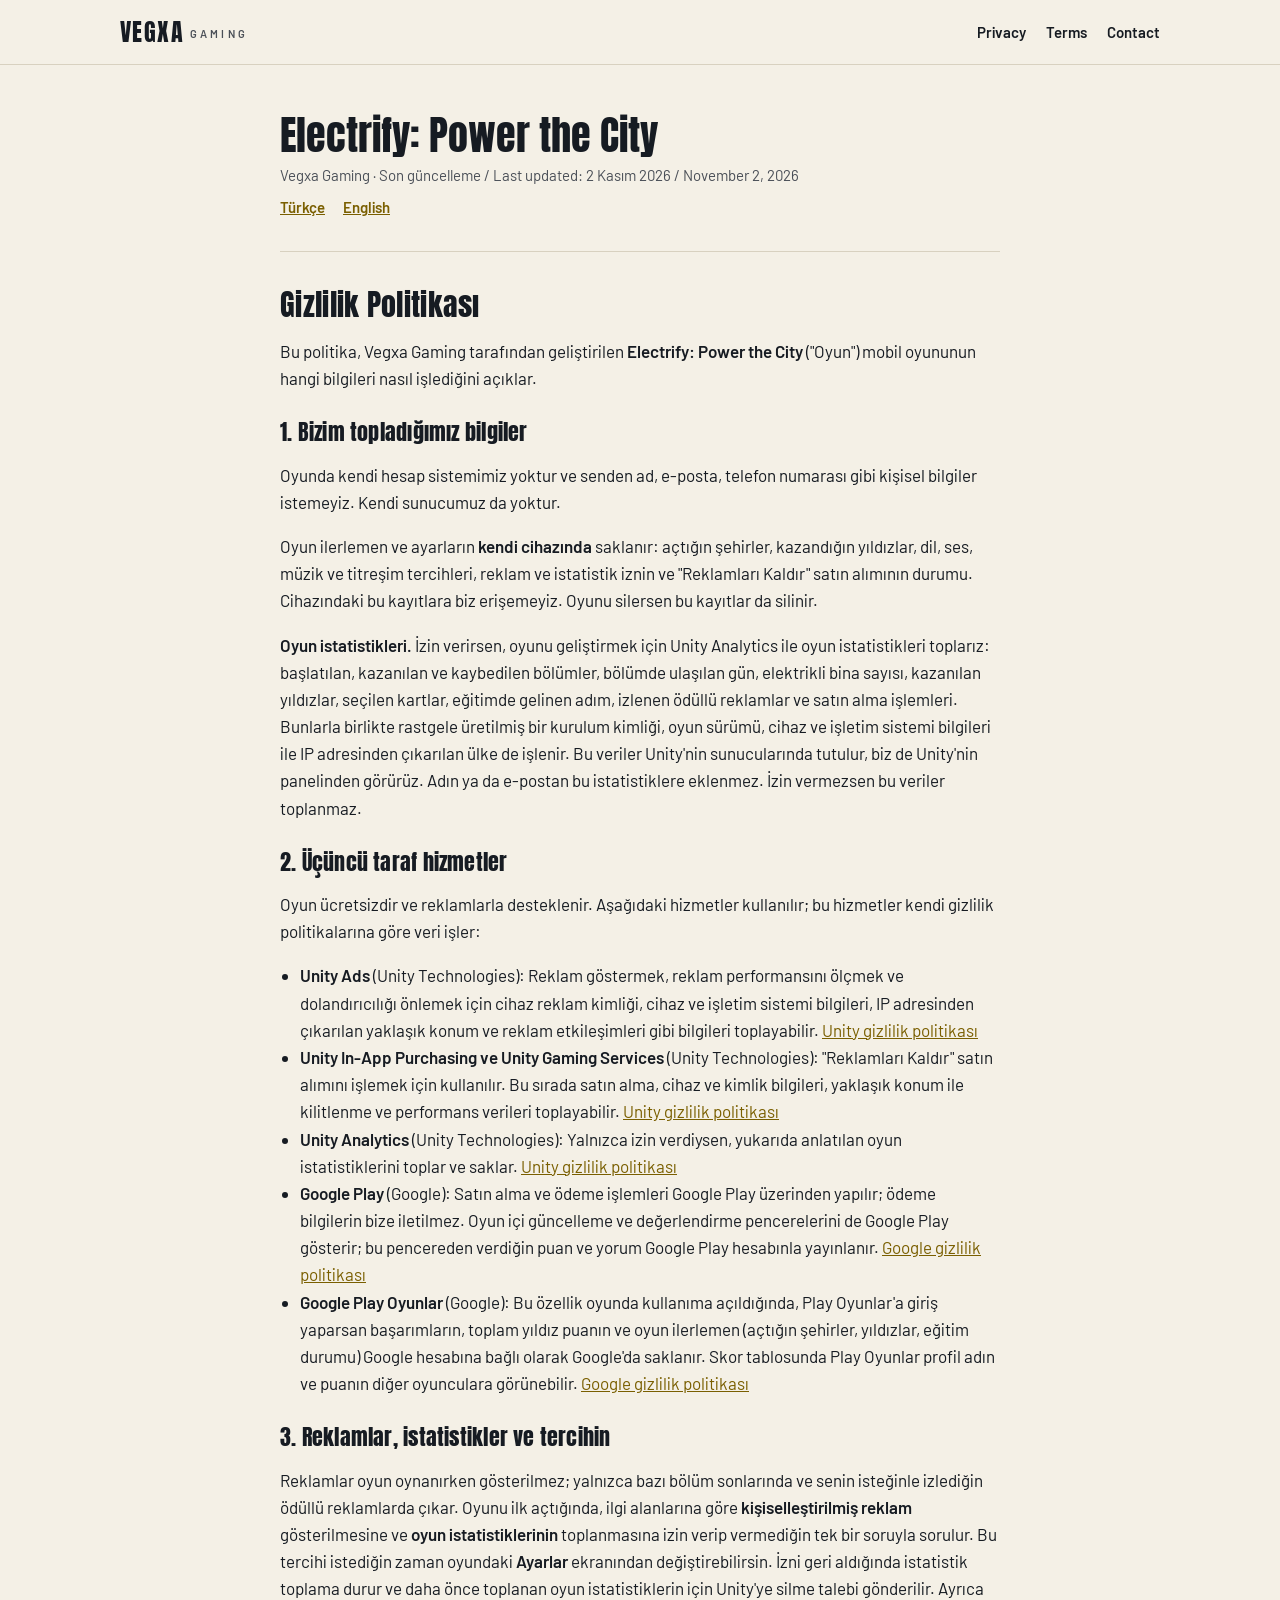
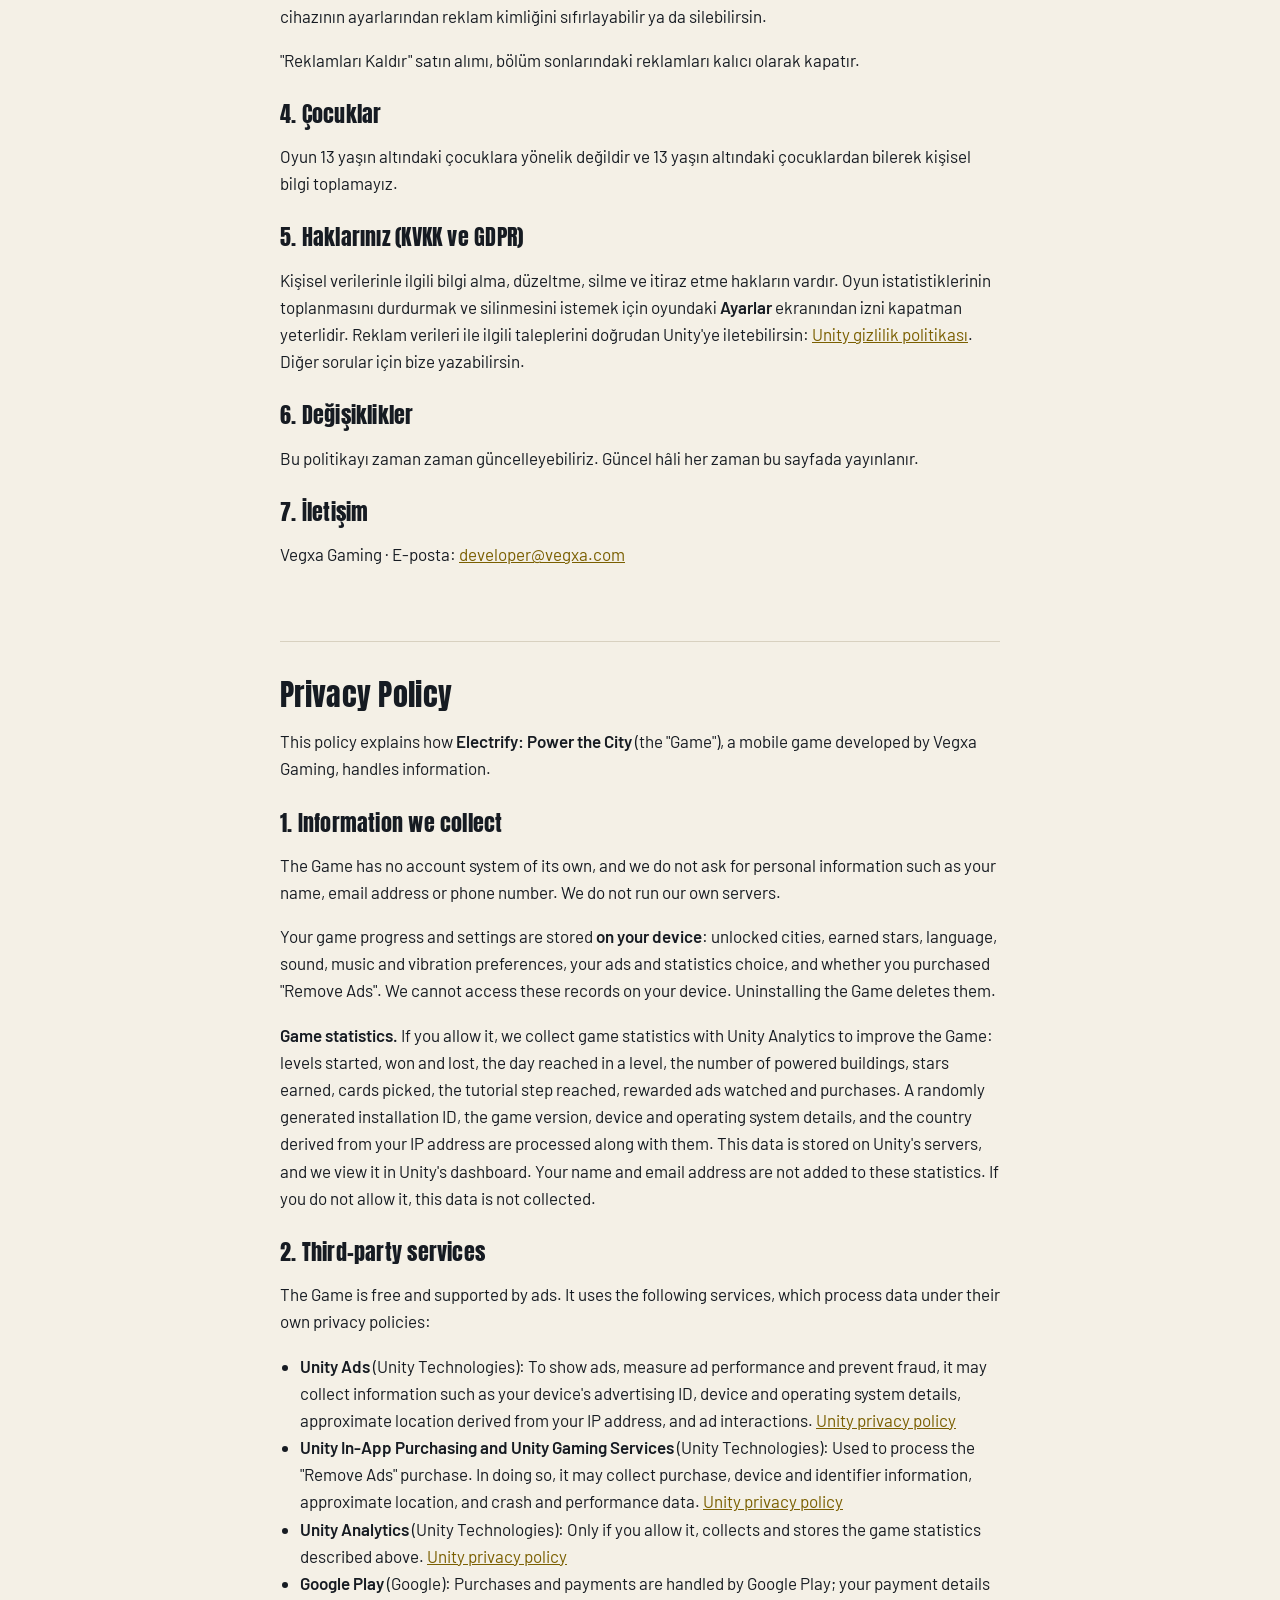
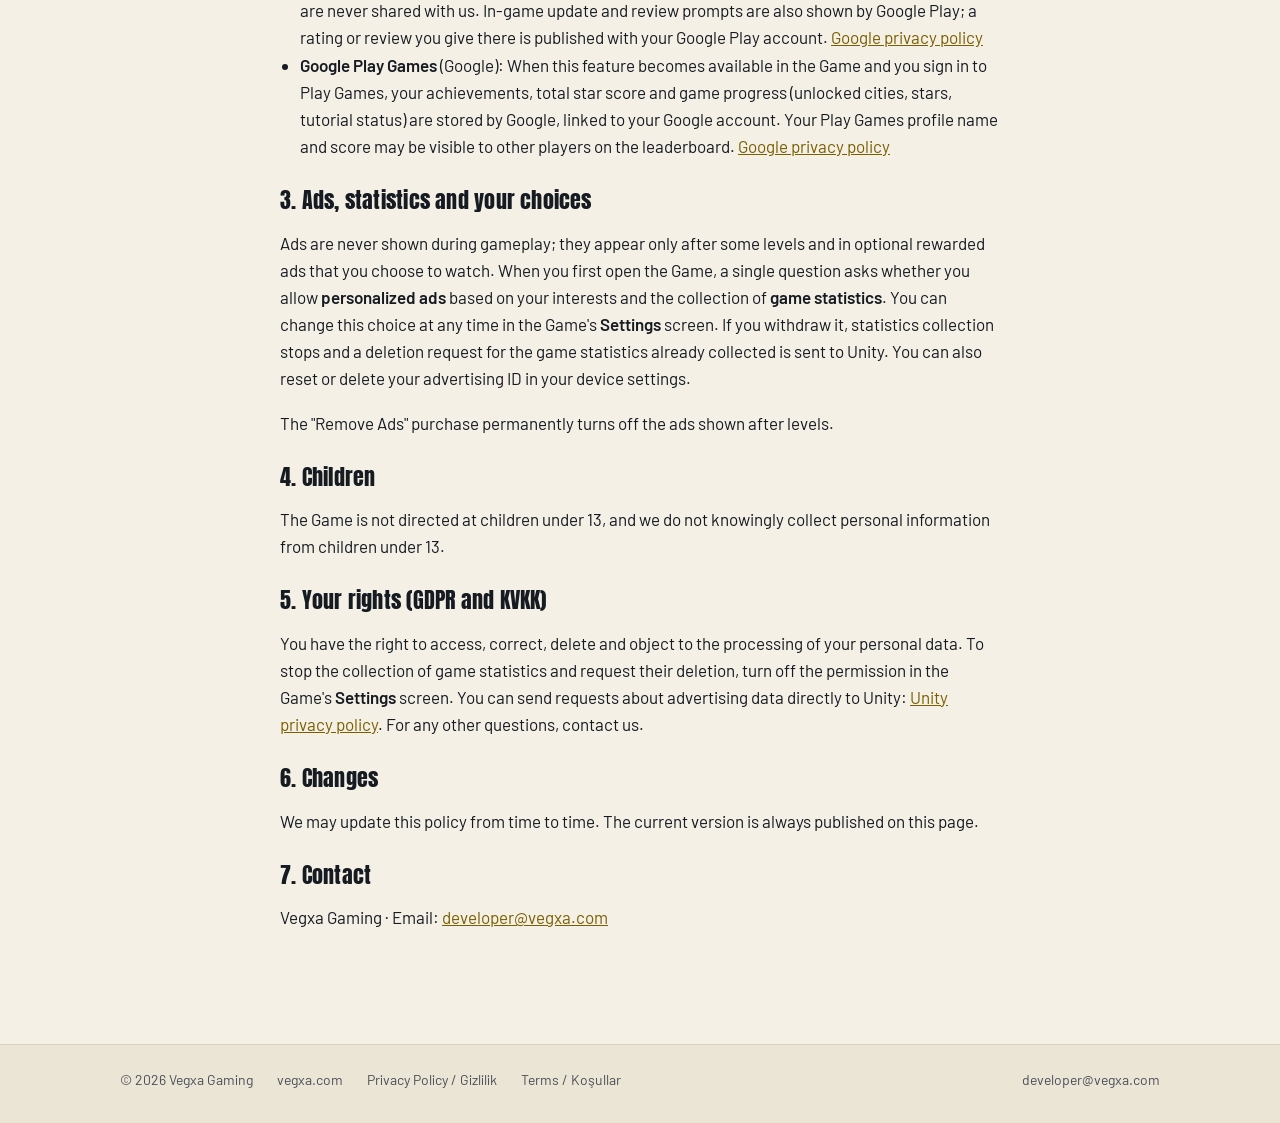
==== commit 3aa211e0: "Gizlilik politikası: Unity IAP'nin topladığı veriler eklendi Co-Authored-By: Claude Opus 5.5 <norepl" ====
--- a/privacy/index.html
+++ b/privacy/index.html
@@ -38,7 +38,7 @@
     <p>Oyun ücretsizdir ve reklamlarla desteklenir. Aşağıdaki hizmetler kullanılır; bu hizmetler kendi gizlilik politikalarına göre veri işler:</p>
     <ul>
       <li><strong>Unity Ads</strong> (Unity Technologies): Reklam göstermek, reklam performansını ölçmek ve dolandırıcılığı önlemek için cihaz reklam kimliği, cihaz ve işletim sistemi bilgileri, IP adresinden çıkarılan yaklaşık konum ve reklam etkileşimleri gibi bilgileri toplayabilir. <a href="https://unity.com/legal/game-player-and-app-user-privacy-policy">Unity gizlilik politikası</a></li>
-      <li><strong>Unity In-App Purchasing ve Unity Gaming Services</strong> (Unity Technologies): "Reklamları Kaldır" satın alımını işlemek için kullanılır. <a href="https://unity.com/legal/privacy-policy">Unity gizlilik politikası</a></li>
+      <li><strong>Unity In-App Purchasing ve Unity Gaming Services</strong> (Unity Technologies): "Reklamları Kaldır" satın alımını işlemek için kullanılır. Bu sırada satın alma, cihaz ve kimlik bilgileri, yaklaşık konum ile kilitlenme ve performans verileri toplayabilir. <a href="https://unity.com/legal/privacy-policy">Unity gizlilik politikası</a></li>
       <li><strong>Unity Analytics</strong> (Unity Technologies): Yalnızca izin verdiysen, yukarıda anlatılan oyun istatistiklerini toplar ve saklar. <a href="https://unity.com/legal/privacy-policy">Unity gizlilik politikası</a></li>
       <li><strong>Google Play</strong> (Google): Satın alma ve ödeme işlemleri Google Play üzerinden yapılır; ödeme bilgilerin bize iletilmez. Oyun içi güncelleme ve değerlendirme pencerelerini de Google Play gösterir; bu pencereden verdiğin puan ve yorum Google Play hesabınla yayınlanır. <a href="https://policies.google.com/privacy">Google gizlilik politikası</a></li>
       <li><strong>Google Play Oyunlar</strong> (Google): Bu özellik oyunda kullanıma açıldığında, Play Oyunlar'a giriş yaparsan başarımların, toplam yıldız puanın ve oyun ilerlemen (açtığın şehirler, yıldızlar, eğitim durumu) Google hesabına bağlı olarak Google'da saklanır. Skor tablosunda Play Oyunlar profil adın ve puanın diğer oyunculara görünebilir. <a href="https://policies.google.com/privacy">Google gizlilik politikası</a></li>
@@ -74,7 +74,7 @@
     <p>The Game is free and supported by ads. It uses the following services, which process data under their own privacy policies:</p>
     <ul>
       <li><strong>Unity Ads</strong> (Unity Technologies): To show ads, measure ad performance and prevent fraud, it may collect information such as your device's advertising ID, device and operating system details, approximate location derived from your IP address, and ad interactions. <a href="https://unity.com/legal/game-player-and-app-user-privacy-policy">Unity privacy policy</a></li>
-      <li><strong>Unity In-App Purchasing and Unity Gaming Services</strong> (Unity Technologies): Used to process the "Remove Ads" purchase. <a href="https://unity.com/legal/privacy-policy">Unity privacy policy</a></li>
+      <li><strong>Unity In-App Purchasing and Unity Gaming Services</strong> (Unity Technologies): Used to process the "Remove Ads" purchase. In doing so, it may collect purchase, device and identifier information, approximate location, and crash and performance data. <a href="https://unity.com/legal/privacy-policy">Unity privacy policy</a></li>
       <li><strong>Unity Analytics</strong> (Unity Technologies): Only if you allow it, collects and stores the game statistics described above. <a href="https://unity.com/legal/privacy-policy">Unity privacy policy</a></li>
       <li><strong>Google Play</strong> (Google): Purchases and payments are handled by Google Play; your payment details are never shared with us. In-game update and review prompts are also shown by Google Play; a rating or review you give there is published with your Google Play account. <a href="https://policies.google.com/privacy">Google privacy policy</a></li>
       <li><strong>Google Play Games</strong> (Google): When this feature becomes available in the Game and you sign in to Play Games, your achievements, total star score and game progress (unlocked cities, stars, tutorial status) are stored by Google, linked to your Google account. Your Play Games profile name and score may be visible to other players on the leaderboard. <a href="https://policies.google.com/privacy">Google privacy policy</a></li>
